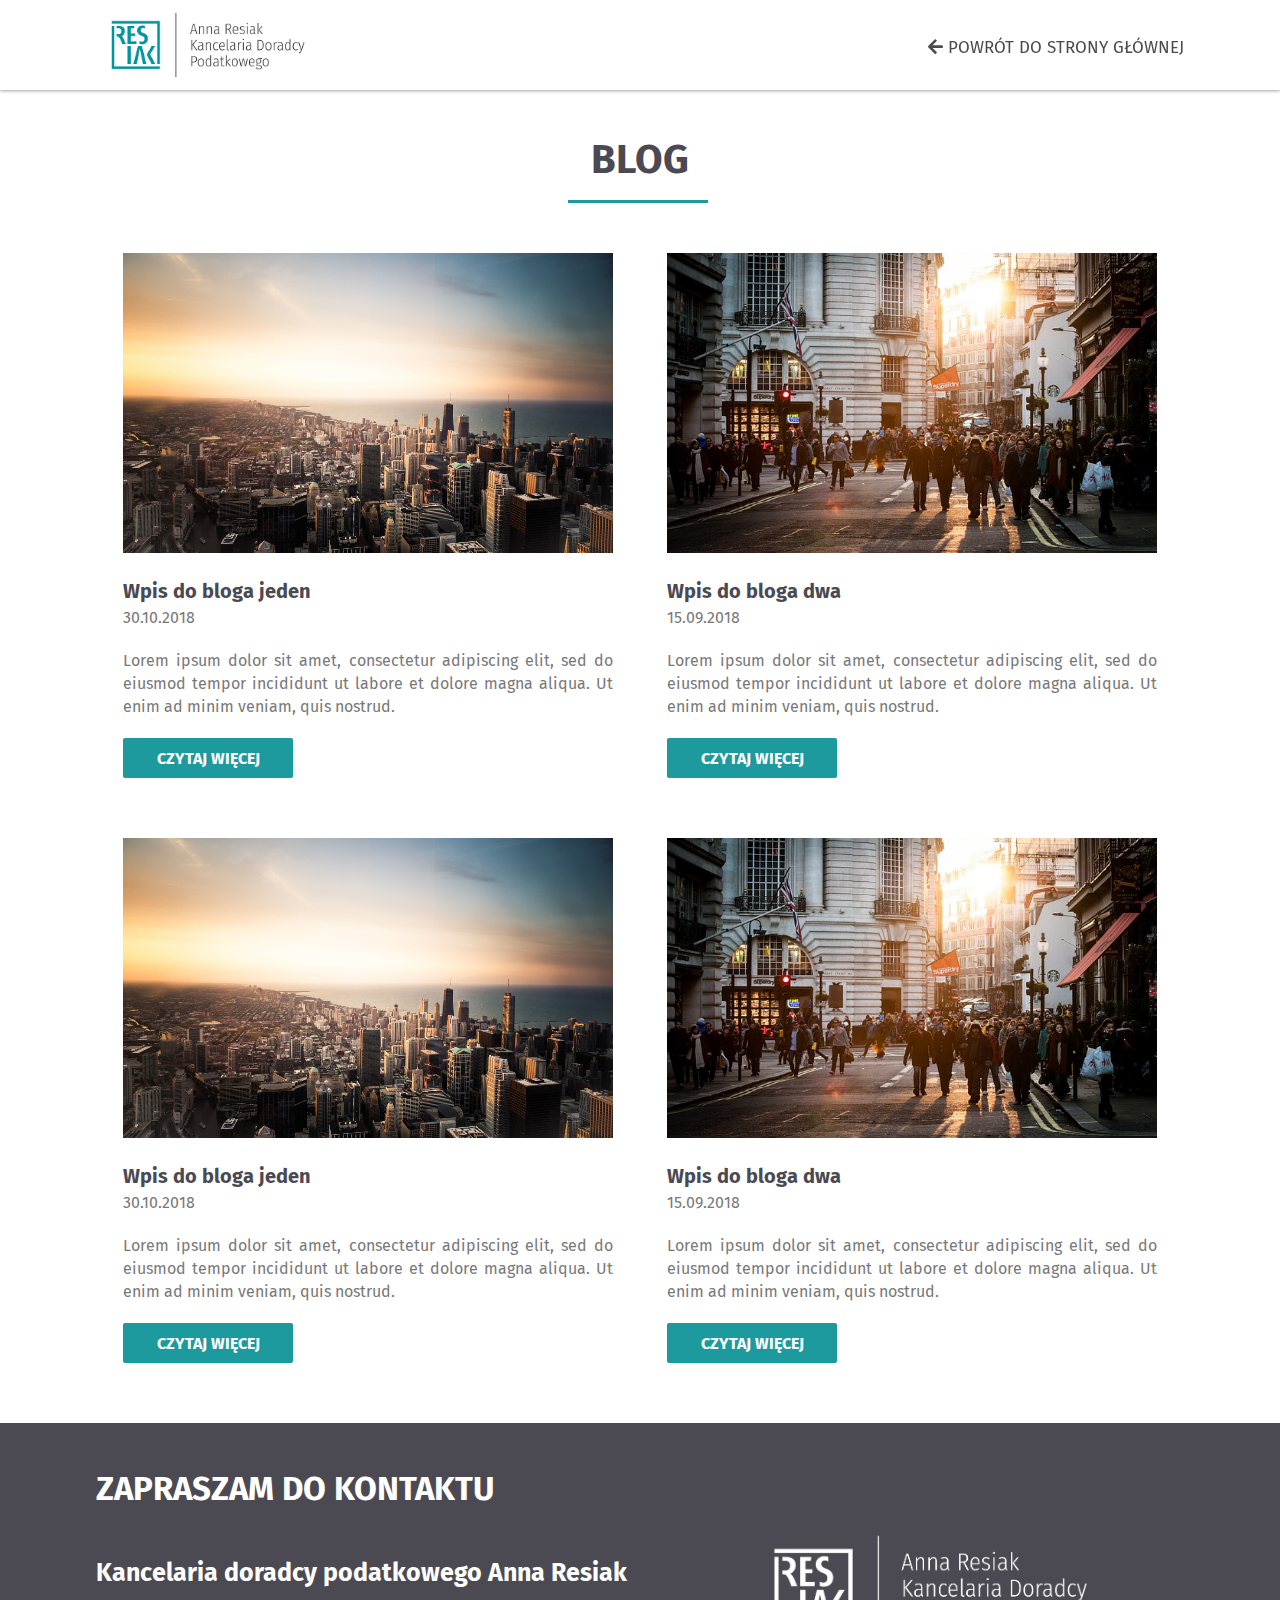
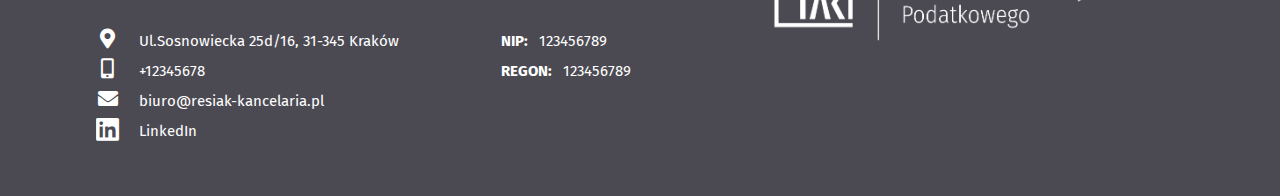
==== blog.html @ b679a7b1 "Added responsinsivness to 800px above width" ====
<!doctype html>
<html lang="pl">
<head>
    <meta charset="utf-8">
    <meta name="viewport" content="width=device-width, initial-scale=1.0">
    <meta name="author" content="Marta Jablonska">
    <title>Kancelaria podatkowa Anna Resiak</title>
    <link href="css/style.css" rel="stylesheet">
    <link rel="Sortcut icon" href="img/logo/logo.jpg">
</head>
    
<body>

<!-----------------------   HEADER   ------------------------->    
    <header class="header_bar">
            <div class="header_container container">
            <div clas="header_logo">
                <a href="index.html"><img class="logotype" src="img/logo/logotyp.png" alt="Logo Anna Resiak Kancelaria Doradcy Podatkowego"></a>
            </div>
            <nav class="header_nav">
                <ul class="header_menu header_publikacje">
                    <li><a href="index.html"><span class="fas fa-arrow-left"></span>  Powrót do strony głównej</a></li>
                </ul>
            </nav>
        </div>    
    </header>
    
    <main>  
            <div class="posts">
                <h2>Blog</h2>
                <div class="container">
                    <div class="posts_row">
                        <div class="blog_item">
                            <img src='img/blog/blog1.jpg' alt="">
                            <h4>Wpis do bloga jeden</h4>
                            <p class="blog_data">30.10.2018</p>
                            <p>Lorem ipsum dolor sit amet, consectetur adipiscing elit, sed do eiusmod tempor incididunt ut labore et dolore magna aliqua. Ut enim ad minim veniam, quis nostrud.</p>
                            <a href="wpisy/wpis1.html"><button  class="btn-turkus">Czytaj więcej</button></a>
                        </div>
                        <div class="blog_item">
                            <img src='img/blog/blog2.jpg' alt="">
                            <h4>Wpis do bloga dwa</h4>
                            <p class="blog_data">15.09.2018</p>
                            <p>Lorem ipsum dolor sit amet, consectetur adipiscing elit, sed do eiusmod tempor incididunt ut labore et dolore magna aliqua. Ut enim ad minim veniam, quis nostrud.</p>
                            <button class="btn-turkus">Czytaj więcej</button>
                        </div>
                    </div>
                    <div class="posts_row">
                        <div class="blog_item">
                            <img src='img/blog/blog1.jpg' alt="">
                            <h4>Wpis do bloga jeden</h4>
                            <p class="blog_data">30.10.2018</p>
                            <p>Lorem ipsum dolor sit amet, consectetur adipiscing elit, sed do eiusmod tempor incididunt ut labore et dolore magna aliqua. Ut enim ad minim veniam, quis nostrud.</p>
                            <a href="blog/wpis.html"><button  class="btn-turkus">Czytaj więcej</button></a>
                        </div>
                        <div class="blog_item">
                            <img src='img/blog/blog2.jpg' alt="">
                            <h4>Wpis do bloga dwa</h4>
                            <p class="blog_data">15.09.2018</p>
                            <p>Lorem ipsum dolor sit amet, consectetur adipiscing elit, sed do eiusmod tempor incididunt ut labore et dolore magna aliqua. Ut enim ad minim veniam, quis nostrud.</p>
                            <button class="btn-turkus">Czytaj więcej</button>
                        </div>
                    </div>
                </div>
            </div>    
            
    </main>  
        
    <footer>
        <div class="container">
            <div class="footer">
                <div class="footer_left">
                    <div class="footer_title">
                        <h3>Zapraszam do kontaktu </h3>
                    </div>
                    <h4>Kancelaria doradcy podatkowego Anna Resiak</h4>
                    <div class="footer_contact">
                        <div class="footer_adres">    
                            <div class="footer_icons">
                                 <p><span class="fas fa-map-marker-alt icon"></span></p>
                                <p><span class="fas fa-mobile-alt icon"></span></p>
                                <p><span class="fas fa-envelope icon"></span></p>
                                <a href="https://www.linkedin.com/in/annaresiak/" target="_blank"><span class="fab fa-linkedin"></span>
                                </a>
                            </div>
                            <div>
                                 <p>Ul.Sosnowiecka 25d/16, 31-345 Kraków</p>
                                <p>+12345678</p>
                                <p>biuro@resiak-kancelaria.pl</p>
                                <p>LinkedIn</p>
                            </div>
                        </div>
                        <div class="footer_numbers">
                            <p><span class="bold">NIP:</span> 123456789</p>
                            <p><span class="bold">REGON:</span> 123456789</p>
                        </div>
                    </div>
                </div> 
                <div class="footer_right">
                    <img src="img/logo/logotyp_white.png" class="logo_footer">
                </div>
                
            </div>
        </div>
    </footer>
    </body>
</html>
---- css/style.css ----
/* http://meyerweb.com/eric/tools/css/reset/ 
   v2.0 | 20110126
   License: none (public domain)
*/
@import url("https://use.fontawesome.com/releases/v5.3.1/css/all.css");
@import url("https://fonts.googleapis.com/css?family=Fira+Sans|Fira+Sans+Condensed");
html, body, div, span, applet, object, iframe,
h1, h2, h3, h4, h5, h6, p, blockquote, pre,
a, abbr, acronym, address, big, cite, code,
del, dfn, em, img, ins, kbd, q, s, samp,
small, strike, strong, sub, sup, tt, var,
b, u, i, center,
dl, dt, dd, ol, ul, li,
fieldset, form, label, legend,
table, caption, tbody, tfoot, thead, tr, th, td,
article, aside, canvas, details, embed,
figure, figcaption, footer, header, hgroup,
menu, nav, output, ruby, section, summary,
time, mark, audio, video {
  margin: 0;
  padding: 0;
  border: 0;
  font-size: 100%;
  font: inherit;
  vertical-align: baseline; }

/* HTML5 display-role reset for older browsers */
article, aside, details, figcaption, figure,
footer, header, hgroup, menu, nav, section {
  display: block; }

body {
  line-height: 1; }

ol, ul {
  list-style: none; }

blockquote, q {
  quotes: none; }

blockquote:before, blockquote:after,
q:before, q:after {
  content: '';
  content: none; }

table {
  border-collapse: collapse;
  border-spacing: 0; }

/*add reset button style */
[role="button"],
input[type="submit"],
input[type="reset"],
input[type="button"],
button {
  -webkit-box-sizing: content-box;
  box-sizing: content-box; }

/* Reset `button` and button-style `input` default styles */
input[type="submit"],
input[type="reset"],
input[type="button"],
button {
  background: none;
  border: 0;
  color: inherit;
  /* cursor: default; */
  font: inherit;
  line-height: normal;
  overflow: visible;
  padding: 0;
  -webkit-appearance: button;
  /* for input */
  -webkit-user-select: none;
  /* for button */
  -moz-user-select: none;
  -ms-user-select: none; }

input::-moz-focus-inner,
button::-moz-focus-inner {
  border: 0;
  padding: 0; }

h1 {
  font-size: 70px;
  font-family: "Fira Sans Condensed", sans-serif;
  text-shadow: 2px 4px 3px rgba(0, 0, 0, 0.3);
  text-transform: uppercase;
  color: #ffffff; }

h2 {
  font-size: 40px;
  font-weight: bold;
  line-height: 1.5;
  margin: 0 auto;
  padding-top: 80px;
  padding-bottom: 60px;
  text-align: center;
  text-transform: uppercase;
  width: 400px;
  font-family: "Fira Sans", sans-serif;
  color: #4B4A52; }

@media (max-width: 1100px) {
  h2 {
    padding-top: 45px;
    padding-bottom: 45px; } }

h2:after {
  content: '';
  display: table;
  height: 3px;
  width: 140px;
  background-color: #1D9A9E;
  position: relative;
  top: 10px;
  left: 32%; }

h3 {
  font-size: 33px;
  font-weight: bold;
  margin-bottom: 15px;
  color: #4B4A52; }

h4 {
  font-size: 19px;
  font-weight: bold;
  margin-bottom: 30px; }

h5 {
  color: #79797A;
  font-size: 15px;
  text-transform: uppercase;
  margin-bottom: 25px; }

p {
  line-height: 2;
  margin-bottom: 20px; }

@media (max-width: 1100px) {
  p {
    margin-bottom: 5px;
    line-height: 1.7; } }

.icon {
  margin-right: 20px;
  font-size: 20px; }

.p-check {
  font-size: 12px !important;
  color: #ADADAD; }

.fa-check {
  margin-right: 10px;
  font-size: 13px; }

.bold {
  font-weight: bold; }

.parag_after_h2 {
  -ms-flex-item-align: center;
      align-self: center;
  color: #4B4A52;
  text-align: center;
  font-size: 18px;
  width: 90%;
  line-height: 1.5; }

button {
  cursor: pointer; }

.btn-turkus {
  border-radius: 2px;
  background-color: #1D9A9E;
  color: #ffffff;
  font-weight: bold;
  text-transform: uppercase; }

.btn-turkus:hover {
  background-color: #1eb2b7; }

.btn-other_page {
  display: -webkit-box;
  display: -ms-flexbox;
  display: flex;
  -webkit-box-pack: center;
      -ms-flex-pack: center;
          justify-content: center;
  margin: auto;
  margin-bottom: 50px; }
  .btn-other_page button {
    border: 3px solid #1D9A9E;
    color: #1D9A9E;
    border-radius: 3px;
    width: 230px;
    height: 50px;
    text-transform: uppercase;
    font-size: 20px;
    font-weight: bold; }
  .btn-other_page button:hover {
    color: #ffffff;
    background-color: #1D9A9E; }

* {
  -webkit-box-sizing: border-box;
          box-sizing: border-box; }

body {
  font-family: "Fira Sans", sans-serif; }

a {
  color: inherit;
  text-decoration: none; }
  a:hover {
    text-decoration: none; }

:hover {
  -webkit-transition: all 0.3s;
  -o-transition: all 0.3s;
  transition: all 0.3s; }

.container {
  width: 85vw;
  max-width: 1300px;
  margin: auto;
  overflow-y: hidden; }

@media (max-width: 1200px) {
  .container {
    width: 90vw; } }

.header_bar {
  height: 90px;
  position: fixed;
  background-color: #ffffff;
  width: 100%;
  z-index: 2;
  -webkit-box-shadow: 0 1px #FFFFFF inset, 0 1px 3px rgba(34, 25, 25, 0.4);
          box-shadow: 0 1px #FFFFFF inset, 0 1px 3px rgba(34, 25, 25, 0.4); }

.header_container {
  display: -webkit-box;
  display: -ms-flexbox;
  display: flex;
  -webkit-box-orient: horizontal;
  -webkit-box-direction: normal;
      -ms-flex-direction: row;
          flex-direction: row;
  -webkit-box-pack: justify;
      -ms-flex-pack: justify;
          justify-content: space-between;
  -webkit-box-align: center;
      -ms-flex-align: center;
          align-items: center;
  padding-top: 5px;
  padding-bottom: 5px; }

.header_nav {
  display: -webkit-box;
  display: -ms-flexbox;
  display: flex;
  -webkit-box-orient: horizontal;
  -webkit-box-direction: normal;
      -ms-flex-direction: row;
          flex-direction: row;
  -webkit-box-pack: end;
      -ms-flex-pack: end;
          justify-content: flex-end;
  width: 90%; }

.header_menu {
  width: 80%;
  height: 100%;
  margin: 0;
  display: -webkit-box;
  display: -ms-flexbox;
  display: flex;
  -webkit-box-orient: horizontal;
  -webkit-box-direction: normal;
      -ms-flex-direction: row;
          flex-direction: row;
  -webkit-box-pack: justify;
      -ms-flex-pack: justify;
          justify-content: space-between;
  font-family: "Fira Sans", sans-serif; }
  .header_menu li {
    font-size: 17px;
    text-transform: uppercase; }
    .header_menu li a {
      color: #4B4A52;
      font-weight: 400; }
    .header_menu li a:hover {
      color: #1D9A9E; }

@media (max-width: 1200px) {
  .header_menu {
    width: 90%; } }

@media (max-width: 1000px) {
  .header_menu {
    width: 97%; } }

/*hamburger @media (max-width:950px) {
    
}*/
.logotype {
  height: 80px;
  width: auto; }

.header_publikacje {
  display: -webkit-box;
  display: -ms-flexbox;
  display: flex;
  -webkit-box-orient: horizontal;
  -webkit-box-direction: normal;
      -ms-flex-direction: row;
          flex-direction: row;
  -webkit-box-pack: end;
      -ms-flex-pack: end;
          justify-content: flex-end;
  margin-right: 0; }

.hero {
  height: 100vh;
  background: url(../../img/backgrounds/morze.jpg);
  background-size: cover;
  background-position: center;
  background-attachment: fixed;
  display: -webkit-box;
  display: -ms-flexbox;
  display: flex;
  -webkit-box-align: center;
      -ms-flex-align: center;
          align-items: center;
  /*filter: brightness(0.5)*/ }
  .hero img {
    width: 100%; }

.hero_title {
  position: relative;
  top: 30px;
  left: 100px; }

/*on publikacje page*/
.hero_publikacje {
  background: url(../../img/backgrounds/wiezowce.jpg);
  height: 100vh; }

.kancelaria {
  font-family: "Fira Sans", sans-serif;
  background-color: #F9F9F9;
  color: #000000; }

.kancelaria_container {
  display: -webkit-box;
  display: -ms-flexbox;
  display: flex;
  -webkit-box-orient: horizontal;
  -webkit-box-direction: normal;
      -ms-flex-direction: row;
          flex-direction: row;
  -webkit-box-align: center;
      -ms-flex-align: center;
          align-items: center;
  padding-bottom: 70px; }

.kancelaria_photo {
  height: 350px;
  width: auto;
  margin: 0;
  -webkit-box-shadow: 0 1px 5px rgba(0, 0, 0, 0.46);
          box-shadow: 0 1px 5px rgba(0, 0, 0, 0.46); }

.kancelaria_descr {
  margin-left: 60px;
  width: 75%; }
  .kancelaria_descr p {
    color: #4B4A52; }

@media (max-width: 1000px) {
  .kancelaria_descr {
    margin-left: 30px;
    width: 75%; }
    .kancelaria_descr p {
      color: #4B4A52;
      font-size: 15px; } }

.doradztwo {
  font-family: "Fira Sans", sans-serif; }
  .doradztwo h2 {
    padding-bottom: 30px; }
  .doradztwo p {
    text-align: center;
    margin: 0;
    font-size: 18px;
    color: #4B4A52;
    margin-bottom: 30px; }

.doradztwo_container {
  margin: auto;
  margin-top: 30px;
  display: -webkit-box;
  display: -ms-flexbox;
  display: flex;
  -ms-flex-wrap: wrap;
      flex-wrap: wrap;
  -webkit-box-pack: center;
      -ms-flex-pack: center;
          justify-content: center; }

.doradztwo_item {
  -webkit-box-sizing: border-box;
          box-sizing: border-box;
  width: 30%;
  border: 1px solid black;
  height: 320px;
  display: -webkit-box;
  display: -ms-flexbox;
  display: flex;
  -webkit-box-orient: vertical;
  -webkit-box-direction: normal;
      -ms-flex-direction: column;
          flex-direction: column;
  -webkit-box-pack: center;
      -ms-flex-pack: center;
          justify-content: center;
  -webkit-box-align: center;
      -ms-flex-align: center;
          align-items: center;
  border: 1px solid #f7f3f3;
  padding: 10px;
  margin: 7px; }
  .doradztwo_item .btn-show_more {
    width: 130px;
    height: 40px;
    border-radius: 3px;
    text-transform: uppercase;
    font-weight: bold;
    font-size: 15px; }
  .doradztwo_item h4 {
    text-transform: uppercase;
    font-size: 25px; }
  .doradztwo_item .doradztwo_list {
    display: none; }
  .doradztwo_item .btn-close {
    display: none; }

@media (max-width: 1200px) {
  .doradztwo_item {
    width: 30%;
    height: 270px; }
    .doradztwo_item h4 {
      font-size: 20px; } }

.doradztwo_header {
  display: -webkit-box;
  display: -ms-flexbox;
  display: flex;
  -webkit-box-orient: vertical;
  -webkit-box-direction: normal;
      -ms-flex-direction: column;
          flex-direction: column;
  margin: auto;
  -webkit-box-align: center;
      -ms-flex-align: center;
          align-items: center; }

.doradztwo_item-grey {
  background-color: #F9F9F9; }
  .doradztwo_item-grey h4 {
    color: #4B4A52; }
  .doradztwo_item-grey .btn-show_more {
    border: 2px solid #4B4A52;
    color: #4B4A52; }
    .doradztwo_item-grey .btn-show_more:hover {
      background-color: #4B4A52;
      color: #F9F9F9; }
  .doradztwo_item-grey .doradztwo_list li {
    color: #4B4A52; }
  .doradztwo_item-grey .btn-close {
    color: #4B4A52; }

.doradztwo_item-turkus {
  background-color: #1D9A9E; }
  .doradztwo_item-turkus h4 {
    color: #ffffff; }
  .doradztwo_item-turkus .btn-show_more {
    border: 2px solid #ffffff;
    color: #ffffff; }
    .doradztwo_item-turkus .btn-show_more:hover {
      background-color: #ffffff;
      color: #1eb2b7; }
  .doradztwo_item-turkus .doradztwo_list li {
    color: #ffffff; }
  .doradztwo_item-turkus .btn-close {
    color: #ffffff; }

.doradztwo_item-darkgrey {
  background-color: #ADADAD; }
  .doradztwo_item-darkgrey h4 {
    color: #4B4A52; }
  .doradztwo_item-darkgrey .btn-show_more {
    border: 2px solid #4B4A52;
    color: #4B4A52; }
    .doradztwo_item-darkgrey .btn-show_more:hover {
      background-color: #4B4A52;
      color: #ADADAD; }
  .doradztwo_item-darkgrey .doradztwo_list li {
    color: #4B4A52; }
  .doradztwo_item-darkgrey .btn-close {
    color: #4B4A52; }

.icons {
  width: 100px;
  height: auto;
  margin-bottom: 20px; }

/*style to display one item from doradztwo*/
.hide {
  display: none; }

.show {
  width: 94%;
  display: -webkit-box;
  display: -ms-flexbox;
  display: flex;
  -webkit-box-orient: horizontal;
  -webkit-box-direction: normal;
      -ms-flex-direction: row;
          flex-direction: row;
  -webkit-box-align: center;
      -ms-flex-align: center;
          align-items: center;
  -webkit-box-ordinal-group: 2;
      -ms-flex-order: 1;
          order: 1;
  position: relative; }
  .show .btn-show_more {
    display: none; }
  .show .doradztwo_list {
    width: 50%;
    display: block;
    width: auto;
    line-height: 1.5;
    font-size: 16px;
    margin: 20px; }
    .show .doradztwo_list li {
      margin: 7px; }
  .show .doradztwo_header {
    width: 60%;
    padding: 10px; }
  .show .btn-close {
    display: block;
    position: absolute;
    top: 20px;
    right: 25px;
    font-size: 23px; }

.decrease {
  width: 18%;
  height: 200px;
  -webkit-box-ordinal-group: 3;
      -ms-flex-order: 2;
          order: 2; }
  .decrease h4 {
    font-size: 15px;
    margin-bottom: 15px; }
  .decrease .icons {
    width: 70px;
    height: auto;
    margin-bottom: 10px; }
  .decrease .btn-show_more {
    width: 100px;
    height: 30px;
    border-radius: 3px;
    text-transform: uppercase;
    font-weight: bold;
    font-size: 13px; }

.szkolenia {
  margin-top: 80px;
  font-family: "Fira Sans", sans-serif;
  background-color: #F9F9F9;
  color: #000000; }
  .szkolenia h2 {
    padding-bottom: 50px; }

.szkolenia_description {
  display: -webkit-box;
  display: -ms-flexbox;
  display: flex;
  -webkit-box-orient: vertical;
  -webkit-box-direction: normal;
      -ms-flex-direction: column;
          flex-direction: column;
  -webkit-box-pack: center;
      -ms-flex-pack: center;
          justify-content: center;
  margin: auto;
  width: 100%; }

.szkolenia_container {
  margin-top: 30px;
  padding: 0 30px;
  display: -webkit-box;
  display: -ms-flexbox;
  display: flex;
  -webkit-box-orient: vertical;
  -webkit-box-direction: normal;
      -ms-flex-direction: column;
          flex-direction: column; }
  .szkolenia_container h4 {
    color: #4B4A52; }

.szkolenia_list {
  display: -webkit-box;
  display: -ms-flexbox;
  display: flex;
  -webkit-box-orient: horizontal;
  -webkit-box-direction: normal;
      -ms-flex-direction: row;
          flex-direction: row;
  padding-bottom: 50px; }
  .szkolenia_list h4 {
    margin-top: 30px; }
  .szkolenia_list img {
    width: 500px;
    height: auto;
    margin-right: 70px; }
  .szkolenia_list ul {
    list-style-type: square;
    color: #4B4A52; }
  .szkolenia_list li {
    margin: 15px;
    line-height: 1.4; }

.szkolenia_aside {
  display: -webkit-box;
  display: -ms-flexbox;
  display: flex;
  -webkit-box-orient: vertical;
  -webkit-box-direction: normal;
      -ms-flex-direction: column;
          flex-direction: column;
  padding-bottom: 80px; }
  .szkolenia_aside h3 {
    margin-bottom: 30px; }
  .szkolenia_aside h3:after {
    content: '';
    display: table;
    height: 3px;
    width: 140px;
    background-color: #1D9A9E;
    position: relative;
    top: 10px;
    left: 0%; }
  .szkolenia_aside h4 {
    margin-top: 15px;
    margin-bottom: 10px; }
  .szkolenia_aside p {
    color: #4B4A52; }

@media (max-width: 1200px) {
  .szkolenia_list h4 {
    margin-top: 10px; }
  .szkolenia_list li {
    margin: 10px 0;
    line-height: 1.4; }
  .szkolenia_list img {
    width: 400px;
    height: auto;
    margin-right: 45px; } }

@media (max-width: 1000px) {
  .szkolenia p {
    font-size: 17px; }
  .szkolenia_list {
    display: -webkit-box;
    display: -ms-flexbox;
    display: flex;
    -webkit-box-orient: vertical;
    -webkit-box-direction: normal;
        -ms-flex-direction: column;
            flex-direction: column;
    padding-bottom: 30px; }
    .szkolenia_list img {
      width: 100%;
      margin-bottom: 20px; }
    .szkolenia_list ul {
      margin-left: 20px; }
  .szkolenia_aside * > p {
    font-size: 17px; } }

.blog_container {
  display: -webkit-box;
  display: -ms-flexbox;
  display: flex;
  -webkit-box-orient: horizontal;
  -webkit-box-direction: normal;
      -ms-flex-direction: row;
          flex-direction: row;
  -ms-flex-pack: distribute;
      justify-content: space-around;
  margin-bottom: 60px; }

.blog_item {
  width: 45%;
  color: #4B4A52; }
  .blog_item img {
    width: 100%;
    height: 300px; }
  .blog_item h4 {
    font-size: 20px;
    margin-top: 25px;
    margin-bottom: 5px; }
  .blog_item p {
    line-height: 23px;
    text-align: justify;
    color: #79797A; }
  .blog_item button {
    height: 40px;
    width: 170px; }

.btn-other_page {
  display: -webkit-box;
  display: -ms-flexbox;
  display: flex;
  -webkit-box-pack: center;
      -ms-flex-pack: center;
          justify-content: center;
  margin: auto;
  margin-bottom: 50px; }
  .btn-other_page button {
    border: 3px solid #1D9A9E;
    color: #1D9A9E;
    border-radius: 3px;
    width: 230px;
    height: 50px;
    text-transform: uppercase;
    font-size: 20px;
    font-weight: bold; }
  .btn-other_page button:hover {
    color: #ffffff;
    background-color: #1D9A9E; }

.posts {
  display: -webkit-box;
  display: -ms-flexbox;
  display: flex;
  -webkit-box-orient: vertical;
  -webkit-box-direction: normal;
      -ms-flex-direction: column;
          flex-direction: column;
  padding-top: 50px; }

.posts_row {
  display: -webkit-box;
  display: -ms-flexbox;
  display: flex;
  -webkit-box-orient: horizontal;
  -webkit-box-direction: normal;
      -ms-flex-direction: row;
          flex-direction: row;
  -ms-flex-pack: distribute;
      justify-content: space-around;
  margin-bottom: 60px; }

.post {
  display: -webkit-box;
  display: -ms-flexbox;
  display: flex;
  -webkit-box-orient: vertical;
  -webkit-box-direction: normal;
      -ms-flex-direction: column;
          flex-direction: column; }
  .post h2 {
    text-align: left;
    width: 100%;
    padding-bottom: 20px; }
  .post h2:after {
    position: relative;
    top: 10px;
    left: 0; }
  .post .blog_item {
    padding-top: 30px;
    padding-bottom: 40px;
    margin: auto;
    width: 80%; }
  .post img {
    width: 100%;
    height: 500px;
    margin-bottom: 40px; }
  .post h4 {
    font-size: 20px;
    margin-top: 25px;
    margin-bottom: 5px; }
  .post p {
    line-height: 23px;
    text-align: justify;
    color: #79797A; }
  .post button {
    height: 40px;
    width: 170px; }

.header_blog li {
  margin-left: 20px; }

@media (max-width: 1000px) {
  .blog_container {
    display: -webkit-box;
    display: -ms-flexbox;
    display: flex;
    -webkit-box-orient: vertical;
    -webkit-box-direction: normal;
        -ms-flex-direction: column;
            flex-direction: column;
    margin-bottom: 20px; }
  .blog_item {
    width: 100%;
    margin-bottom: 30px; }
    .blog_item img {
      width: 100%;
      height: auto; }
    .blog_item button {
      margin-top: 15px; } }

.publikacje h6 {
  font-size: 27px;
  font-weight: bold;
  margin-bottom: 20px; }

.publikacje p {
  font-size: 15px;
  line-height: normal;
  color: #79797A; }

.publikacje .first {
  padding-top: 30px;
  border-top: 1px solid #d6d6d6; }

.publikacje_item {
  display: -webkit-box;
  display: -ms-flexbox;
  display: flex;
  -webkit-box-orient: horizontal;
  -webkit-box-direction: normal;
      -ms-flex-direction: row;
          flex-direction: row;
  -webkit-box-pack: justify;
      -ms-flex-pack: justify;
          justify-content: space-between;
  -webkit-box-align: center;
      -ms-flex-align: center;
          align-items: center;
  margin: 40px 0;
  padding-bottom: 30px;
  border-bottom: 1px solid #d6d6d6; }
  .publikacje_item button {
    color: #1D9A9E;
    font-weight: bold;
    width: 100px; }
  .publikacje_item button:hover {
    color: #1eb2b7; }
  .publikacje_item .icon-btn {
    margin-right: 10px;
    font-size: 25px; }
  .publikacje_item img {
    max-width: 300px;
    min-width: 300px;
    height: 180px;
    margin-right: 50px; }

.newsletter {
  display: -webkit-box;
  display: -ms-flexbox;
  display: flex;
  -webkit-box-orient: vertical;
  -webkit-box-direction: normal;
      -ms-flex-direction: column;
          flex-direction: column;
  -webkit-box-align: center;
      -ms-flex-align: center;
          align-items: center;
  margin: auto;
  padding-top: 30px;
  background-color: #1D9A9E; }
  .newsletter p {
    color: #ffffff;
    font-size: 20px;
    margin-bottom: 40px; }

.newsletter_form {
  display: -webkit-box;
  display: -ms-flexbox;
  display: flex;
  -webkit-box-orient: horizontal;
  -webkit-box-direction: normal;
      -ms-flex-direction: row;
          flex-direction: row;
  -webkit-box-pack: center;
      -ms-flex-pack: center;
          justify-content: center;
  margin: auto;
  margin-bottom: 40px;
  height: 50px;
  width: 45vw;
  border: none; }
  .newsletter_form input {
    width: 100%;
    padding-left: 20px;
    border: none; }
  .newsletter_form button {
    color: #ffffff;
    background-color: #4B4A52;
    width: 200px;
    font-weight: bold;
    text-transform: uppercase; }
  .newsletter_form button:hover {
    background-color: #1eb2b7; }

.checkbox {
  display: -webkit-box;
  display: -ms-flexbox;
  display: flex;
  -webkit-box-orient: horizontal;
  -webkit-box-direction: normal;
      -ms-flex-direction: row;
          flex-direction: row;
  width: 80%; }
  .checkbox input {
    margin-right: 10px; }

.publikacje_page {
  padding-top: 50px; }
  .publikacje_page .publikacje_item {
    padding-bottom: 30px;
    border-bottom: none; }
  .publikacje_page .first {
    padding-top: 30px;
    border-top: 1px solid #d6d6d6;
    border-bottom: 1px solid #d6d6d6; }

@media (max-width: 1200px) {
  .publikacje_item {
    margin: 10px 0 30px 0; } }

@media (max-width: 1000px) {
  .publikacje_item img {
    margin-right: 30px; }
  .publikacje_item button {
    margin-top: 5px; }
  .newsletter p {
    width: 90%;
    text-align: center;
    font-size: 18px;
    margin-bottom: 20px; }
  .newsletter_form {
    width: 80%; } }

.porady {
  padding-bottom: 80px;
  font-family: "Fira Sans", sans-serif;
  background-color: #F9F9F9;
  color: #000000; }

.porady_container {
  display: -webkit-box;
  display: -ms-flexbox;
  display: flex;
  -webkit-box-orient: horizontal;
  -webkit-box-direction: normal;
      -ms-flex-direction: row;
          flex-direction: row;
  -webkit-box-pack: justify;
      -ms-flex-pack: justify;
          justify-content: space-between; }

.porady_form {
  width: 40%; }
  .porady_form form {
    display: -webkit-box;
    display: -ms-flexbox;
    display: flex;
    -webkit-box-orient: vertical;
    -webkit-box-direction: normal;
        -ms-flex-direction: column;
            flex-direction: column;
    height: 100%; }
    .porady_form form label {
      text-transform: uppercase;
      color: #79797A;
      font-weight: bold;
      font-size: 12px;
      margin: 7px 0; }
    .porady_form form input, .porady_form form textarea {
      padding: 0 3px;
      border: 1px solid #ADADAD;
      height: 40px;
      background-color: #f2f2f2;
      -webkit-box-shadow: 0 1px 2px rgba(0, 0, 0, 0.12) inset;
              box-shadow: 0 1px 2px rgba(0, 0, 0, 0.12) inset;
      border: 0; }
    .porady_form form textarea {
      height: 150px;
      width: 100%;
      max-width: 100%;
      min-width: 100%; }
    .porady_form form button {
      margin-top: 35px;
      height: 40px;
      width: 100%;
      font-weight: bold;
      -webkit-box-shadow: 0 1px 2px rgba(0, 0, 0, 0.12) inset;
              box-shadow: 0 1px 2px rgba(0, 0, 0, 0.12) inset; }
    .porady_form form button:hover {
      background-color: #1eb2b7; }

.porady_descr {
  width: 50%; }
  .porady_descr p {
    font-size: 14px;
    text-align: justify; }
    .porady_descr p span {
      font-size: bold;
      font-size: 22px; }

.porady_title {
  font-size: 16px;
  font-weight: bold;
  color: #4B4A52; }

@media (max-width: 1200px) {
  .porady_form {
    width: 47%; } }

@media (max-width: 1000px) {
  .porady_container {
    display: -webkit-box;
    display: -ms-flexbox;
    display: flex;
    -webkit-box-orient: vertical;
    -webkit-box-direction: normal;
        -ms-flex-direction: column;
            flex-direction: column;
    -webkit-box-pack: justify;
        -ms-flex-pack: justify;
            justify-content: space-between; }
  .porady_form {
    width: 100%;
    -webkit-box-ordinal-group: 3;
        -ms-flex-order: 2;
            order: 2;
    margin-top: 20px; }
  .porady_descr {
    width: 100%; } }

footer {
  background-color: #4B4A52;
  color: #ffffff;
  padding-bottom: 50px; }

.footer {
  display: -webkit-box;
  display: -ms-flexbox;
  display: flex;
  -webkit-box-orient: horizontal;
  -webkit-box-direction: normal;
      -ms-flex-direction: row;
          flex-direction: row;
  width: 100%; }
  .footer p {
    padding: 0;
    margin: 0;
    font-size: 15px;
    line-height: 30px; }
  .footer h4 {
    color: #ffffff;
    margin-bottom: 40px;
    font-size: 25px; }

.footer_left {
  width: 55%; }

.footer_right {
  width: 45%; }

.logo_footer {
  height: 170px;
  width: auto;
  margin-top: 80px; }

.footer_title {
  display: -webkit-box;
  display: -ms-flexbox;
  display: flex;
  -webkit-box-orient: horizontal;
  -webkit-box-direction: normal;
      -ms-flex-direction: row;
          flex-direction: row;
  width: 100%;
  -webkit-box-align: center;
      -ms-flex-align: center;
          align-items: center;
  padding-top: 50px;
  margin-bottom: 40px; }
  .footer_title h3 {
    color: #ffffff;
    text-transform: uppercase; }

.footer_contact {
  display: -webkit-box;
  display: -ms-flexbox;
  display: flex;
  -webkit-box-orient: horizontal;
  -webkit-box-direction: normal;
      -ms-flex-direction: row;
          flex-direction: row;
  -webkit-box-pack: justify;
      -ms-flex-pack: justify;
          justify-content: space-between;
  width: 70%; }
  .footer_contact .footer_adres {
    display: -webkit-box;
    display: -ms-flexbox;
    display: flex;
    -webkit-box-orient: horizontal;
    -webkit-box-direction: normal;
        -ms-flex-direction: row;
            flex-direction: row; }
  .footer_contact .footer_icons {
    display: -webkit-box;
    display: -ms-flexbox;
    display: flex;
    -webkit-box-orient: vertical;
    -webkit-box-direction: normal;
        -ms-flex-direction: column;
            flex-direction: column;
    -webkit-box-align: center;
        -ms-flex-align: center;
            align-items: center; }
  .footer_contact .footer_numbers span {
    margin-right: 7px; }

.fa-linkedin {
  font-size: 26px;
  margin-right: 20px; }

@media (max-width: 1400px) {
  .footer_left {
    width: 60%; }
  .footer_right {
    width: 40%; }
  .logo_footer {
    height: 130px;
    width: auto;
    margin-top: 100px; }
  .footer_contact {
    width: 82%; } }

@media (max-width: 1000px) {
  .footer {
    display: -webkit-box;
    display: -ms-flexbox;
    display: flex;
    -webkit-box-orient: vertical;
    -webkit-box-direction: normal;
        -ms-flex-direction: column;
            flex-direction: column; }
  .footer_left {
    width: 100%; }
  .footer_right {
    display: none; }
  .footer_contact {
    width: 70%; } }
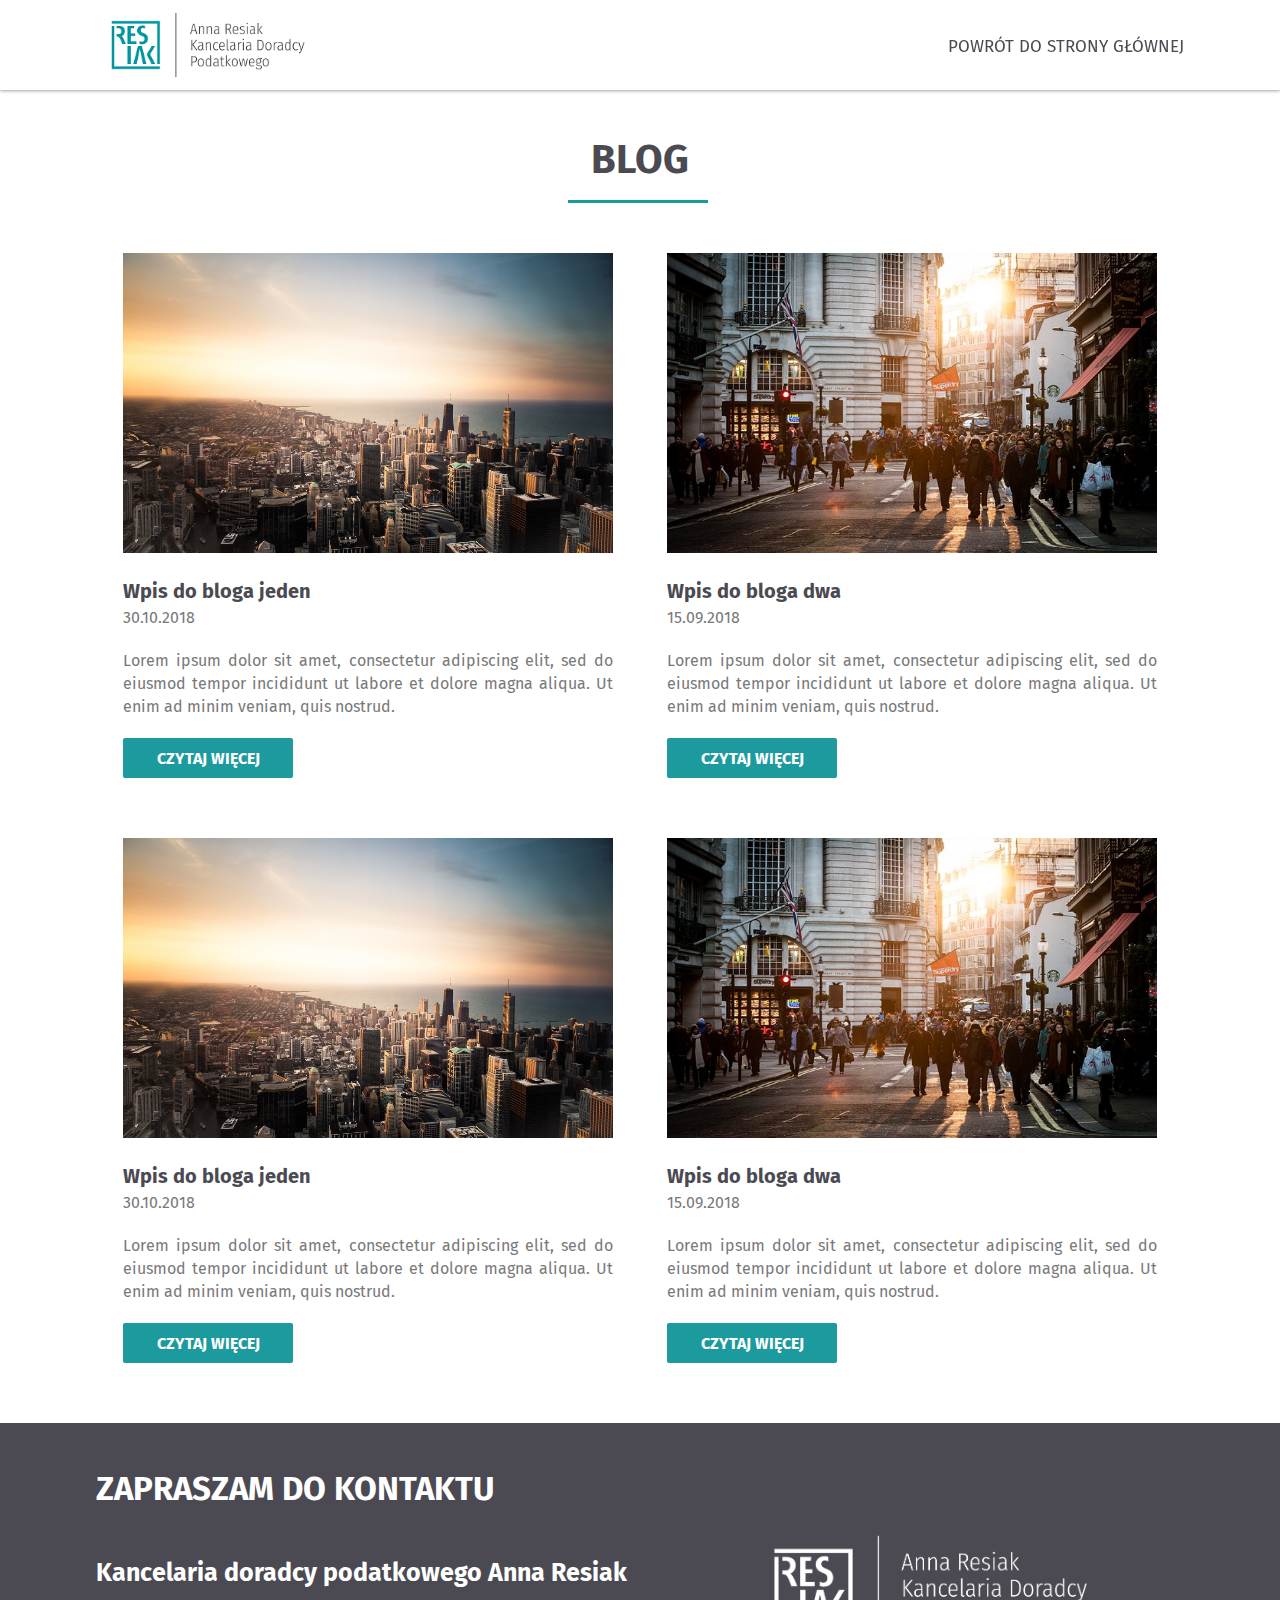
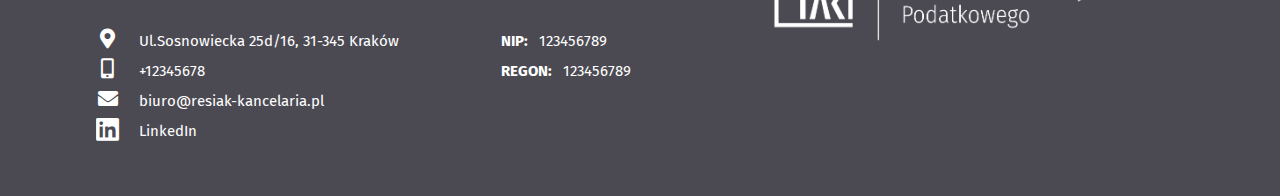
==== commit 2f446a7c: "Changed logo href on others pages and added top arrow" ====
--- a/blog.html
+++ b/blog.html
@@ -15,17 +15,18 @@
     <header class="header_bar">
             <div class="header_container container">
             <div clas="header_logo">
-                <a href="index.html"><img class="logotype" src="img/logo/logotyp.png" alt="Logo Anna Resiak Kancelaria Doradcy Podatkowego"></a>
+                <a href="#main"><img class="logotype" src="img/logo/logotyp.png" alt="Logo Anna Resiak Kancelaria Doradcy Podatkowego"></a>
             </div>
             <nav class="header_nav">
                 <ul class="header_menu header_publikacje">
-                    <li><a href="index.html"><span class="fas fa-arrow-left"></span>  Powrót do strony głównej</a></li>
+                    <li><a href="index.html">Powrót do strony głównej</a></li>
                 </ul>
             </nav>
         </div>    
     </header>
     
     <main>  
+            <span id="main"></span> 
             <div class="posts">
                 <h2>Blog</h2>
                 <div class="container">
@@ -103,5 +104,7 @@
             </div>
         </div>
     </footer>
+    <script src="js/jquery.js"></script>
+    <script src="js/scroll.js"></script>
     </body>
 </html>--- a/css/style.css
+++ b/css/style.css
@@ -88,6 +88,10 @@
   text-transform: uppercase;
   color: #ffffff; }
 
+@media (max-width: 800px) {
+  h1 {
+    font-size: 60px; } }
+
 h2 {
   font-size: 40px;
   font-weight: bold;
@@ -165,6 +169,19 @@
   font-size: 18px;
   width: 90%;
   line-height: 1.5; }
+
+@media (max-width: 400px) {
+  h2 {
+    width: 200px; }
+  h2:after {
+    content: '';
+    display: table;
+    height: 3px;
+    width: 100px;
+    background-color: #1D9A9E;
+    position: relative;
+    top: 10px;
+    left: 27%; } }
 
 button {
   cursor: pointer; }
@@ -201,6 +218,19 @@
     color: #ffffff;
     background-color: #1D9A9E; }
 
+.btn-top {
+  width: 35px;
+  height: 35px;
+  background-color: #ADADAD;
+  position: fixed;
+  top: 92vh;
+  right: 18px; }
+  .btn-top .fa-arrow-up {
+    color: #ffffff; }
+
+.btn-top:hover {
+  background-color: #1D9A9E; }
+
 * {
   -webkit-box-sizing: border-box;
           box-sizing: border-box; }
@@ -292,6 +322,12 @@
     .header_menu li a:hover {
       color: #1D9A9E; }
 
+.btn-nav {
+  text-transform: uppercase;
+  font-size: 17px;
+  color: #4B4A52;
+  font-weight: 400; }
+
 @media (max-width: 1200px) {
   .header_menu {
     width: 90%; } }
@@ -300,9 +336,37 @@
   .header_menu {
     width: 97%; } }
 
-/*hamburger @media (max-width:950px) {
-    
-}*/
+@media (min-width: 951px) {
+  .btn-nav {
+    display: none; } }
+
+@media (max-width: 950px) {
+  .btn-nav {
+    display: block; }
+  .header_menu {
+    display: -webkit-box;
+    display: -ms-flexbox;
+    display: flex;
+    -webkit-box-orient: vertical;
+    -webkit-box-direction: normal;
+        -ms-flex-direction: column;
+            flex-direction: column;
+    -webkit-box-align: center;
+        -ms-flex-align: center;
+            align-items: center;
+    position: absolute;
+    top: 90px;
+    left: 0;
+    height: 50vh;
+    width: 100vw;
+    background-color: #ffff;
+    padding-left: auto;
+    padding-top: 15px;
+    padding-bottom: 15px;
+    line-height: 1;
+    -webkit-box-shadow: 0 1px #FFFFFF inset, 0 1px 3px rgba(34, 25, 25, 0.4);
+            box-shadow: 0 1px #FFFFFF inset, 0 1px 3px rgba(34, 25, 25, 0.4); } }
+
 .logotype {
   height: 80px;
   width: auto; }
@@ -345,6 +409,18 @@
 .hero_publikacje {
   background: url(../../img/backgrounds/wiezowce.jpg);
   height: 100vh; }
+
+@media (max-width: 800px) {
+  .hero_title {
+    position: relative;
+    top: 30px;
+    left: 20px; } }
+
+@media (max-width: 600px) {
+  .hero_title {
+    position: relative;
+    top: 30px;
+    left: 0; } }
 
 .kancelaria {
   font-family: "Fira Sans", sans-serif;
@@ -384,6 +460,21 @@
     .kancelaria_descr p {
       color: #4B4A52;
       font-size: 15px; } }
+
+@media (max-width: 800px) {
+  .kancelaria_container {
+    display: -webkit-box;
+    display: -ms-flexbox;
+    display: flex;
+    -webkit-box-orient: vertical;
+    -webkit-box-direction: normal;
+        -ms-flex-direction: column;
+            flex-direction: column; }
+  .kancelaria_descr {
+    margin-left: 0;
+    margin-top: 30px;
+    width: 100%;
+    text-align: justify; } }
 
 .doradztwo {
   font-family: "Fira Sans", sans-serif; }
@@ -577,6 +668,10 @@
     font-weight: bold;
     font-size: 13px; }
 
+@media (max-width: 600px) {
+  .doradztwo {
+    display: none; } }
+
 .szkolenia {
   margin-top: 80px;
   font-family: "Fira Sans", sans-serif;
@@ -669,7 +764,9 @@
   .szkolenia_list img {
     width: 400px;
     height: auto;
-    margin-right: 45px; } }
+    margin-right: 45px; }
+  .szkolenia_container {
+    padding: 0; } }
 
 @media (max-width: 1000px) {
   .szkolenia p {
@@ -685,11 +782,19 @@
     padding-bottom: 30px; }
     .szkolenia_list img {
       width: 100%;
+      margin-right: 0;
       margin-bottom: 20px; }
     .szkolenia_list ul {
       margin-left: 20px; }
   .szkolenia_aside * > p {
     font-size: 17px; } }
+
+@media (max-width: 800px) {
+  .szkolenia {
+    text-align: justify; }
+  .szkolenia_description p {
+    text-align: justify;
+    width: 100%; } }
 
 .blog_container {
   display: -webkit-box;
@@ -956,6 +1061,22 @@
     margin-bottom: 20px; }
   .newsletter_form {
     width: 80%; } }
+
+@media (max-width: 800px) {
+  .publikacje_item {
+    display: -webkit-box;
+    display: -ms-flexbox;
+    display: flex;
+    -webkit-box-orient: vertical;
+    -webkit-box-direction: normal;
+        -ms-flex-direction: column;
+            flex-direction: column; }
+    .publikacje_item img {
+      max-width: 100%;
+      min-width: 100%;
+      height: auto;
+      margin-right: 0;
+      margin-bottom: 30px; } }
 
 .porady {
   padding-bottom: 80px;
@@ -1172,3 +1293,22 @@
     display: none; }
   .footer_contact {
     width: 70%; } }
+
+@media (max-width: 800px) {
+  .footer_title {
+    padding-top: 50px;
+    margin-bottom: 20px; }
+  .footer_left h3, .footer_left h4 {
+    line-height: 1.3; }
+  .footer_contact {
+    width: 90%; } }
+
+@media (max-width: 600px) {
+  .footer_contact {
+    display: -webkit-box;
+    display: -ms-flexbox;
+    display: flex;
+    -webkit-box-orient: vertical;
+    -webkit-box-direction: normal;
+        -ms-flex-direction: column;
+            flex-direction: column; } }
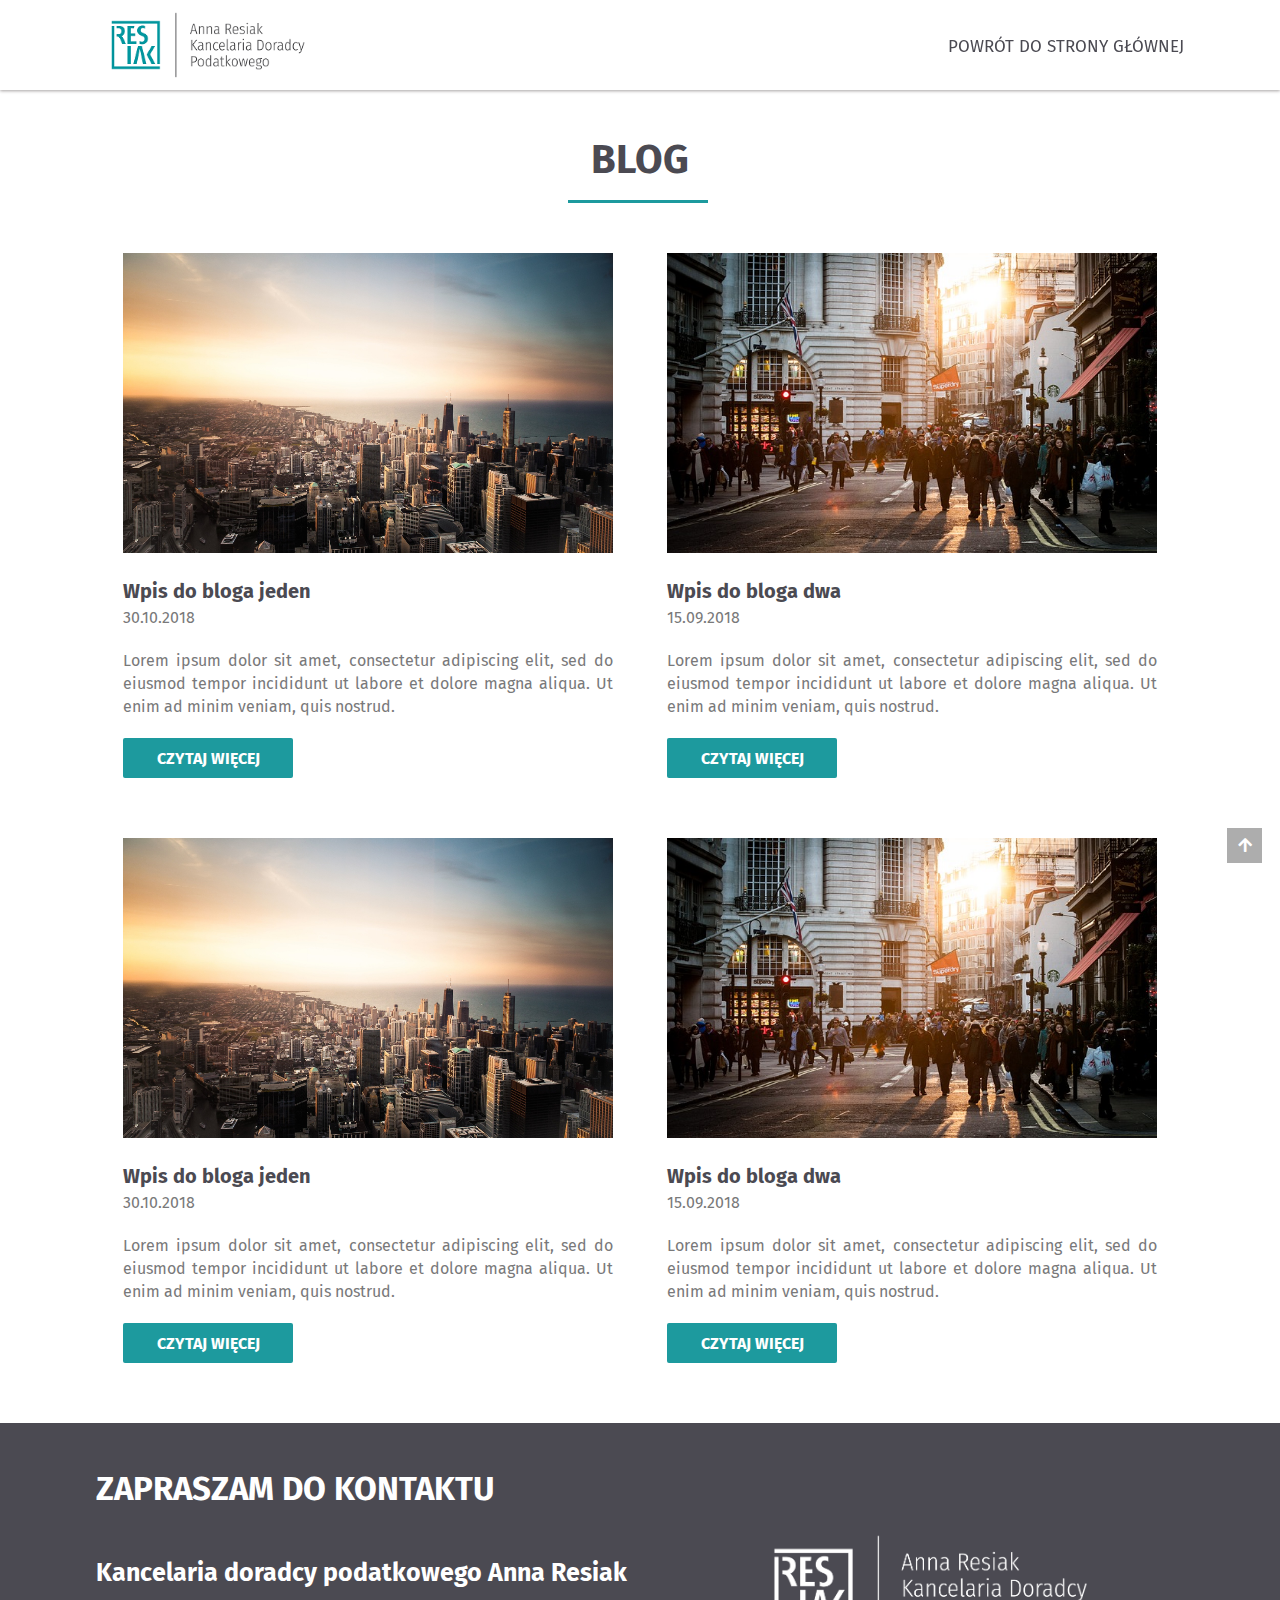
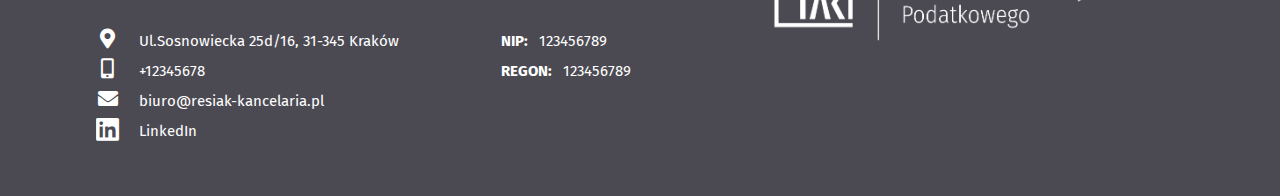
==== commit dc6353c9: "Added arrow to move to top on other pages" ====
--- a/blog.html
+++ b/blog.html
@@ -64,7 +64,7 @@
                     </div>
                 </div>
             </div>    
-            
+            <a href="#main"><button class="btn-top"><span class="fas fa-arrow-up"></span></button></a>
     </main>  
         
     <footer>
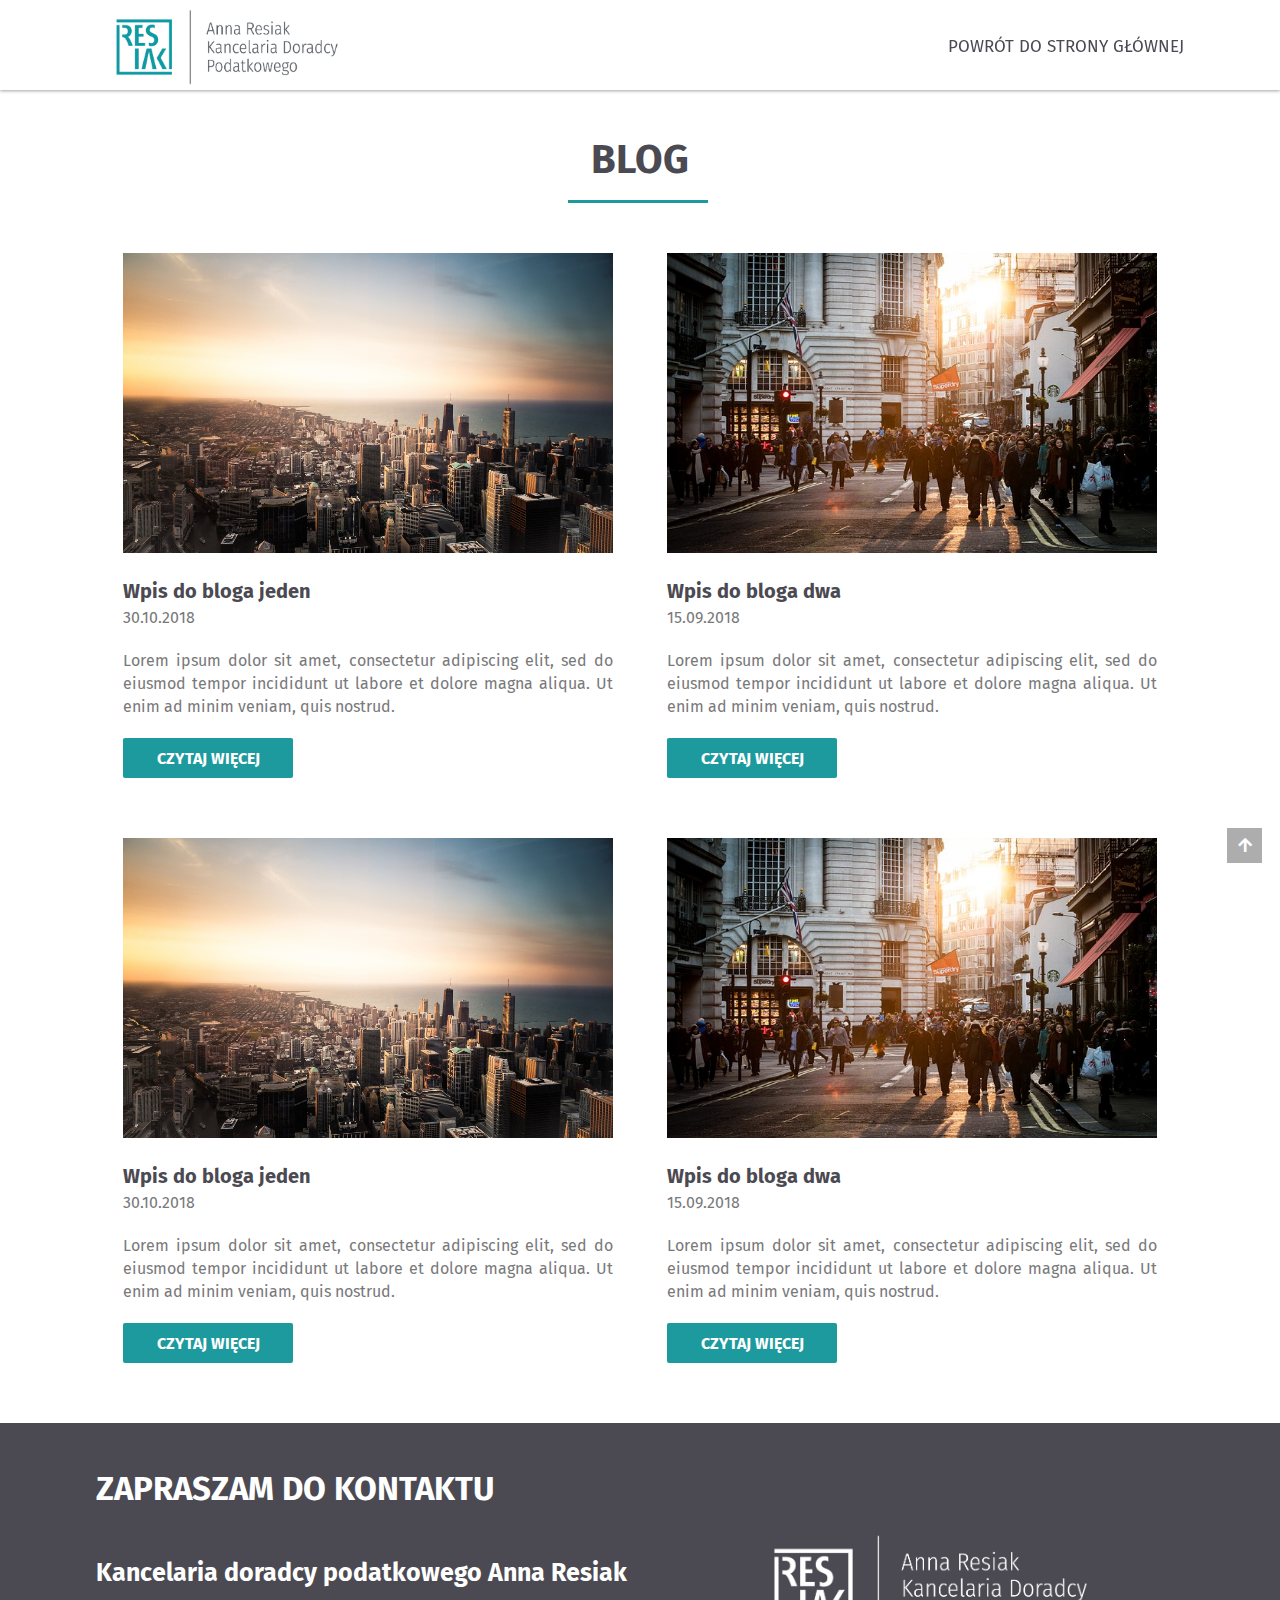
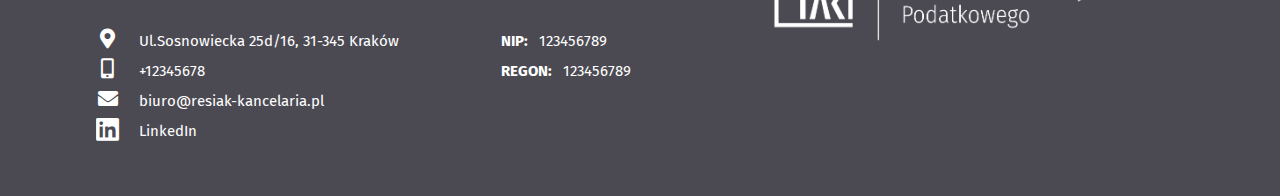
==== commit d2096b88: "Added rwd to other pages" ====
--- a/blog.html
+++ b/blog.html
@@ -18,7 +18,7 @@
                 <a href="#main"><img class="logotype" src="img/logo/logotyp.png" alt="Logo Anna Resiak Kancelaria Doradcy Podatkowego"></a>
             </div>
             <nav class="header_nav">
-                <ul class="header_menu header_publikacje">
+                <ul class="header_publikacje">
                     <li><a href="index.html">Powrót do strony głównej</a></li>
                 </ul>
             </nav>
@@ -81,7 +81,7 @@
                                  <p><span class="fas fa-map-marker-alt icon"></span></p>
                                 <p><span class="fas fa-mobile-alt icon"></span></p>
                                 <p><span class="fas fa-envelope icon"></span></p>
-                                <a href="https://www.linkedin.com/in/annaresiak/" target="_blank"><span class="fab fa-linkedin"></span>
+                                <a href="https://www.linkedin.com/in/annaresiak/" target="_blank"><span class="fab fa-linkedin icon"></span>
                                 </a>
                             </div>
                             <div>
--- a/css/style.css
+++ b/css/style.css
@@ -87,10 +87,12 @@
   text-shadow: 2px 4px 3px rgba(0, 0, 0, 0.3);
   text-transform: uppercase;
   color: #ffffff; }
-
-@media (max-width: 800px) {
-  h1 {
-    font-size: 60px; } }
+  @media (max-width: 800px) {
+    h1 {
+      font-size: 60px; } }
+  @media (max-width: 400px) {
+    h1 {
+      font-size: 50px; } }
 
 h2 {
   font-size: 40px;
@@ -149,6 +151,9 @@
 .icon {
   margin-right: 20px;
   font-size: 20px; }
+  @media (max-width: 400px) {
+    .icon {
+      margin-right: 5px; } }
 
 .p-check {
   font-size: 12px !important;
@@ -267,6 +272,9 @@
   z-index: 2;
   -webkit-box-shadow: 0 1px #FFFFFF inset, 0 1px 3px rgba(34, 25, 25, 0.4);
           box-shadow: 0 1px #FFFFFF inset, 0 1px 3px rgba(34, 25, 25, 0.4); }
+  @media (max-width: 600px) {
+    .header_bar {
+      height: 70px; } }
 
 .header_container {
   display: -webkit-box;
@@ -321,57 +329,64 @@
       font-weight: 400; }
     .header_menu li a:hover {
       color: #1D9A9E; }
+  @media (max-width: 1200px) {
+    .header_menu {
+      width: 90%; } }
+  @media (max-width: 1000px) {
+    .header_menu {
+      width: 97%; } }
+  @media (max-width: 950px) {
+    .header_menu {
+      display: -webkit-box;
+      display: -ms-flexbox;
+      display: flex;
+      -webkit-box-orient: vertical;
+      -webkit-box-direction: normal;
+          -ms-flex-direction: column;
+              flex-direction: column;
+      -webkit-box-align: center;
+          -ms-flex-align: center;
+              align-items: center;
+      position: absolute;
+      top: 90px;
+      left: 0;
+      height: 50vh;
+      width: 100vw;
+      background-color: #ffff;
+      padding-left: auto;
+      padding-top: 15px;
+      padding-bottom: 15px;
+      line-height: 1;
+      -webkit-box-shadow: 0 1px #FFFFFF inset, 0 1px 3px rgba(34, 25, 25, 0.4);
+              box-shadow: 0 1px #FFFFFF inset, 0 1px 3px rgba(34, 25, 25, 0.4); } }
+  @media (max-width: 600px) {
+    .header_menu {
+      top: 70px; } }
 
 .btn-nav {
   text-transform: uppercase;
   font-size: 17px;
   color: #4B4A52;
   font-weight: 400; }
-
-@media (max-width: 1200px) {
-  .header_menu {
-    width: 90%; } }
-
-@media (max-width: 1000px) {
-  .header_menu {
-    width: 97%; } }
-
-@media (min-width: 951px) {
-  .btn-nav {
-    display: none; } }
-
-@media (max-width: 950px) {
-  .btn-nav {
-    display: block; }
-  .header_menu {
-    display: -webkit-box;
-    display: -ms-flexbox;
-    display: flex;
-    -webkit-box-orient: vertical;
-    -webkit-box-direction: normal;
-        -ms-flex-direction: column;
-            flex-direction: column;
-    -webkit-box-align: center;
-        -ms-flex-align: center;
-            align-items: center;
-    position: absolute;
-    top: 90px;
-    left: 0;
-    height: 50vh;
-    width: 100vw;
-    background-color: #ffff;
-    padding-left: auto;
-    padding-top: 15px;
-    padding-bottom: 15px;
-    line-height: 1;
-    -webkit-box-shadow: 0 1px #FFFFFF inset, 0 1px 3px rgba(34, 25, 25, 0.4);
-            box-shadow: 0 1px #FFFFFF inset, 0 1px 3px rgba(34, 25, 25, 0.4); } }
+  @media (min-width: 951px) {
+    .btn-nav {
+      display: none; } }
+  @media (max-width: 950px) {
+    .btn-nav {
+      display: block; } }
 
 .logotype {
   height: 80px;
   width: auto; }
+  @media (max-width: 600px) {
+    .logotype {
+      height: 60px; } }
 
 .header_publikacje {
+  width: 80%;
+  height: 100%;
+  margin: 0;
+  font-family: "Fira Sans", sans-serif;
   display: -webkit-box;
   display: -ms-flexbox;
   display: flex;
@@ -383,6 +398,24 @@
       -ms-flex-pack: end;
           justify-content: flex-end;
   margin-right: 0; }
+  .header_publikacje li {
+    font-size: 17px;
+    text-transform: uppercase;
+    text-align: right; }
+    @media (max-width: 550px) {
+      .header_publikacje li {
+        font-size: 14px; } }
+    @media (max-width: 550px) {
+      .header_publikacje li {
+        font-size: 12px; } }
+    .header_publikacje li a {
+      color: #4B4A52;
+      font-weight: 400; }
+    .header_publikacje li a:hover {
+      color: #1D9A9E; }
+  @media (max-width: 550px) {
+    .header_publikacje {
+      width: 100%; } }
 
 .hero {
   height: 100vh;
@@ -404,28 +437,32 @@
   position: relative;
   top: 30px;
   left: 100px; }
+  @media (max-width: 800px) {
+    .hero_title {
+      position: relative;
+      top: 30px;
+      left: 40px; } }
+  @media (max-width: 600px) {
+    .hero_title {
+      width: 50%;
+      line-height: 1.3;
+      display: -webkit-box;
+      display: -ms-flexbox;
+      display: flex;
+      -webkit-box-align: center;
+          -ms-flex-align: center;
+              align-items: center; } }
 
 /*on publikacje page*/
-.hero_publikacje {
-  background: url(../../img/backgrounds/wiezowce.jpg);
-  height: 100vh; }
-
-@media (max-width: 800px) {
-  .hero_title {
-    position: relative;
-    top: 30px;
-    left: 20px; } }
-
-@media (max-width: 600px) {
-  .hero_title {
-    position: relative;
-    top: 30px;
-    left: 0; } }
-
+/*.hero_publikacje {
+    background: url(../../img/backgrounds/wiezowce.jpg);
+    height: 100vh;
+}*/
 .kancelaria {
   font-family: "Fira Sans", sans-serif;
   background-color: #F9F9F9;
-  color: #000000; }
+  color: #000000;
+  position: relative; }
 
 .kancelaria_container {
   display: -webkit-box;
@@ -435,10 +472,19 @@
   -webkit-box-direction: normal;
       -ms-flex-direction: row;
           flex-direction: row;
-  -webkit-box-align: center;
-      -ms-flex-align: center;
-          align-items: center;
   padding-bottom: 70px; }
+  @media (max-width: 800px) {
+    .kancelaria_container {
+      display: -webkit-box;
+      display: -ms-flexbox;
+      display: flex;
+      -webkit-box-orient: vertical;
+      -webkit-box-direction: normal;
+          -ms-flex-direction: column;
+              flex-direction: column;
+      -webkit-box-align: center;
+          -ms-flex-align: center;
+              align-items: center; } }
 
 .kancelaria_photo {
   height: 350px;
@@ -452,29 +498,38 @@
   width: 75%; }
   .kancelaria_descr p {
     color: #4B4A52; }
-
-@media (max-width: 1000px) {
-  .kancelaria_descr {
-    margin-left: 30px;
-    width: 75%; }
-    .kancelaria_descr p {
-      color: #4B4A52;
-      font-size: 15px; } }
-
-@media (max-width: 800px) {
-  .kancelaria_container {
-    display: -webkit-box;
-    display: -ms-flexbox;
-    display: flex;
-    -webkit-box-orient: vertical;
-    -webkit-box-direction: normal;
-        -ms-flex-direction: column;
-            flex-direction: column; }
-  .kancelaria_descr {
-    margin-left: 0;
-    margin-top: 30px;
-    width: 100%;
-    text-align: justify; } }
+    @media (max-width: 1000px) {
+      .kancelaria_descr p {
+        color: #4B4A52;
+        font-size: 15px; } }
+  @media (max-width: 1000px) {
+    .kancelaria_descr {
+      margin-left: 30px;
+      width: 75%; } }
+  @media (max-width: 800px) {
+    .kancelaria_descr {
+      margin-left: 0;
+      margin-top: 30px;
+      width: 100%;
+      text-align: justify; } }
+
+.logo_kdp {
+  width: 180px;
+  height: auto;
+  position: absolute;
+  bottom: 60px;
+  right: 100px; }
+  @media (max-width: 1000px) {
+    .logo_kdp {
+      bottom: 20px;
+      right: 100px;
+      width: 150px; } }
+  @media (max-width: 800px) {
+    .logo_kdp {
+      bottom: 10px; } }
+  @media (max-width: 600px) {
+    .logo_kdp {
+      width: 130px; } }
 
 .doradztwo {
   font-family: "Fira Sans", sans-serif; }
@@ -786,8 +841,10 @@
       margin-bottom: 20px; }
     .szkolenia_list ul {
       margin-left: 20px; }
-  .szkolenia_aside * > p {
-    font-size: 17px; } }
+  .szkolenia_aside {
+    padding-bottom: 40px; }
+    .szkolenia_aside * > p {
+      font-size: 17px; } }
 
 @media (max-width: 800px) {
   .szkolenia {
@@ -795,6 +852,14 @@
   .szkolenia_description p {
     text-align: justify;
     width: 100%; } }
+
+@media (max-width: 600px) {
+  .szkolenia_description p {
+    font-size: 15px; }
+  .szkolenia_container li {
+    font-size: 15px; }
+  .szkolenia_aside p {
+    font-size: 15px; } }
 
 .blog_container {
   display: -webkit-box;
@@ -910,6 +975,19 @@
 .header_blog li {
   margin-left: 20px; }
 
+.blog_post {
+  width: 85vw;
+  max-width: 1300px;
+  margin: auto;
+  padding-top: 40px;
+  overflow-y: hidden; }
+  @media (max-width: 600px) {
+    .blog_post {
+      width: 95vw;
+      padding-top: 20px; }
+      .blog_post h2 {
+        line-height: 1; } }
+
 @media (max-width: 1000px) {
   .blog_container {
     display: -webkit-box;
@@ -927,7 +1005,16 @@
       width: 100%;
       height: auto; }
     .blog_item button {
-      margin-top: 15px; } }
+      margin-top: 15px; }
+  .posts_row {
+    display: -webkit-box;
+    display: -ms-flexbox;
+    display: flex;
+    -webkit-box-orient: vertical;
+    -webkit-box-direction: normal;
+        -ms-flex-direction: column;
+            flex-direction: column;
+    margin-bottom: 0; } }
 
 .publikacje h6 {
   font-size: 27px;
@@ -1077,6 +1164,33 @@
       height: auto;
       margin-right: 0;
       margin-bottom: 30px; } }
+
+@media (max-width: 500px) {
+  .newsletter_form {
+    width: 90%; } }
+
+@media (max-width: 400px) {
+  .newsletter_form {
+    display: -webkit-box;
+    display: -ms-flexbox;
+    display: flex;
+    -webkit-box-orient: vertical;
+    -webkit-box-direction: normal;
+        -ms-flex-direction: column;
+            flex-direction: column;
+    -webkit-box-pack: center;
+        -ms-flex-pack: center;
+            justify-content: center;
+    margin: auto;
+    margin-bottom: 20px;
+    height: 100px;
+    width: 90%;
+    border: none; }
+    .newsletter_form input {
+      height: 50px; }
+    .newsletter_form button {
+      height: 50px;
+      width: 100%; } }
 
 .porady {
   padding-bottom: 80px;
@@ -1155,6 +1269,8 @@
     width: 47%; } }
 
 @media (max-width: 1000px) {
+  .porady {
+    padding-bottom: 40px; }
   .porady_container {
     display: -webkit-box;
     display: -ms-flexbox;
@@ -1172,6 +1288,8 @@
         -ms-flex-order: 2;
             order: 2;
     margin-top: 20px; }
+    .porady_form textarea {
+      height: 200px; }
   .porady_descr {
     width: 100%; } }
 
@@ -1263,8 +1381,7 @@
     margin-right: 7px; }
 
 .fa-linkedin {
-  font-size: 26px;
-  margin-right: 20px; }
+  font-size: 26px; }
 
 @media (max-width: 1400px) {
   .footer_left {
@@ -1312,3 +1429,9 @@
     -webkit-box-direction: normal;
         -ms-flex-direction: column;
             flex-direction: column; } }
+
+@media (max-width: 400px) {
+  .footer_contact {
+    width: 100%; }
+  .footer_adres p {
+    font-size: 13px; } }
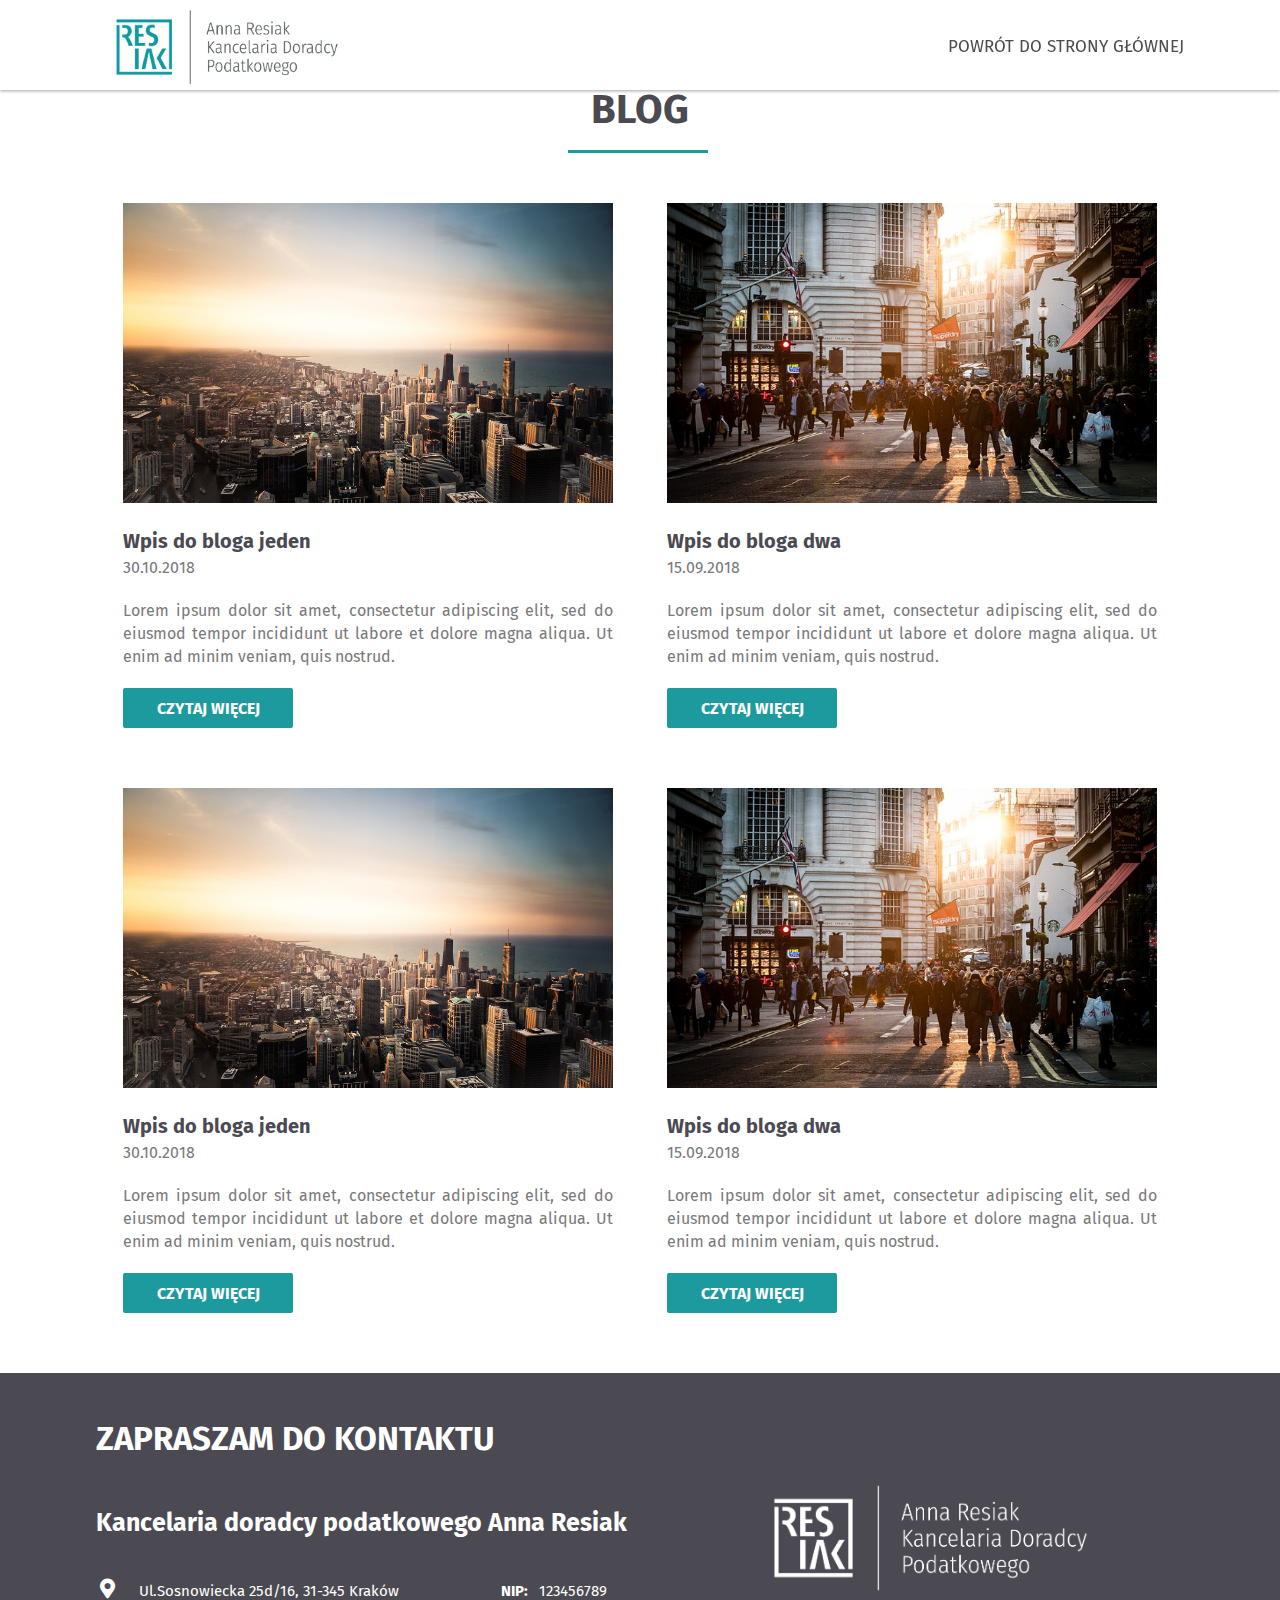
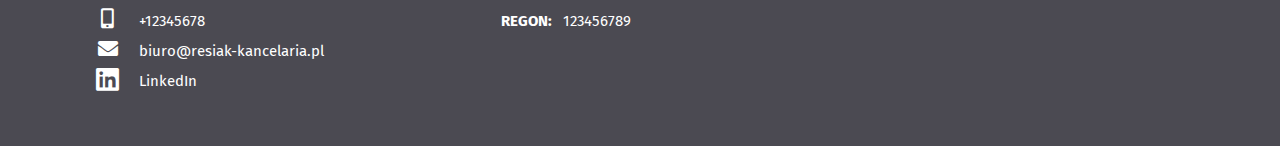
==== commit 45222e3e: "Added top arrow and expand items in doradztwo scripts" ====
--- a/blog.html
+++ b/blog.html
@@ -26,45 +26,50 @@
     </header>
     
     <main>  
-            <span id="main"></span> 
-            <div class="posts">
-                <h2>Blog</h2>
-                <div class="container">
-                    <div class="posts_row">
-                        <div class="blog_item">
-                            <img src='img/blog/blog1.jpg' alt="">
-                            <h4>Wpis do bloga jeden</h4>
-                            <p class="blog_data">30.10.2018</p>
-                            <p>Lorem ipsum dolor sit amet, consectetur adipiscing elit, sed do eiusmod tempor incididunt ut labore et dolore magna aliqua. Ut enim ad minim veniam, quis nostrud.</p>
-                            <a href="wpisy/wpis1.html"><button  class="btn-turkus">Czytaj więcej</button></a>
-                        </div>
-                        <div class="blog_item">
-                            <img src='img/blog/blog2.jpg' alt="">
-                            <h4>Wpis do bloga dwa</h4>
-                            <p class="blog_data">15.09.2018</p>
-                            <p>Lorem ipsum dolor sit amet, consectetur adipiscing elit, sed do eiusmod tempor incididunt ut labore et dolore magna aliqua. Ut enim ad minim veniam, quis nostrud.</p>
-                            <button class="btn-turkus">Czytaj więcej</button>
-                        </div>
+        <span id="main"></span> 
+        <div>
+            <h2>Blog</h2>
+            <div class="container">
+                <div class="posts_row">
+                    <div class="blog_item">
+                        <img src='img/blog/blog1.jpg' alt="">
+                        <h4>Wpis do bloga jeden</h4>
+                        <p class="blog_data">30.10.2018</p>
+                        <p>Lorem ipsum dolor sit amet, consectetur adipiscing elit, sed do eiusmod tempor incididunt ut labore et dolore magna aliqua. Ut enim ad minim veniam, quis nostrud.</p>
+                        <a href="wpisy/wpis1.html"><button  class="btn-turkus">Czytaj więcej</button></a>
                     </div>
-                    <div class="posts_row">
-                        <div class="blog_item">
-                            <img src='img/blog/blog1.jpg' alt="">
-                            <h4>Wpis do bloga jeden</h4>
-                            <p class="blog_data">30.10.2018</p>
-                            <p>Lorem ipsum dolor sit amet, consectetur adipiscing elit, sed do eiusmod tempor incididunt ut labore et dolore magna aliqua. Ut enim ad minim veniam, quis nostrud.</p>
-                            <a href="blog/wpis.html"><button  class="btn-turkus">Czytaj więcej</button></a>
-                        </div>
-                        <div class="blog_item">
-                            <img src='img/blog/blog2.jpg' alt="">
-                            <h4>Wpis do bloga dwa</h4>
-                            <p class="blog_data">15.09.2018</p>
-                            <p>Lorem ipsum dolor sit amet, consectetur adipiscing elit, sed do eiusmod tempor incididunt ut labore et dolore magna aliqua. Ut enim ad minim veniam, quis nostrud.</p>
-                            <button class="btn-turkus">Czytaj więcej</button>
-                        </div>
+                    <div class="blog_item">
+                        <img src='img/blog/blog2.jpg' alt="">
+                        <h4>Wpis do bloga dwa</h4>
+                        <p class="blog_data">15.09.2018</p>
+                        <p>Lorem ipsum dolor sit amet, consectetur adipiscing elit, sed do eiusmod tempor incididunt ut labore et dolore magna aliqua. Ut enim ad minim veniam, quis nostrud.</p>
+                        <button class="btn-turkus">Czytaj więcej</button>
+                     </div>
+                </div>
+            </div>    
+            
+            <div class="container">
+                
+                <div class="posts_row">
+                    <div class="blog_item">
+                        <img src='img/blog/blog1.jpg' alt="">
+                        <h4>Wpis do bloga jeden</h4>
+                        <p class="blog_data">30.10.2018</p>
+                        <p>Lorem ipsum dolor sit amet, consectetur adipiscing elit, sed do eiusmod tempor incididunt ut labore et dolore magna aliqua. Ut enim ad minim veniam, quis nostrud.</p>
+                        <a href="blog/wpis.html"><button  class="btn-turkus">Czytaj więcej</button></a>
+                    </div>
+                    <div class="blog_item">
+                        <img src='img/blog/blog2.jpg' alt="">
+                        <h4>Wpis do bloga dwa</h4>
+                        <p class="blog_data">15.09.2018</p>
+                        <p>Lorem ipsum dolor sit amet, consectetur adipiscing elit, sed do eiusmod tempor incididunt ut labore et dolore magna aliqua. Ut enim ad minim veniam, quis nostrud.</p>
+                        <button class="btn-turkus">Czytaj więcej</button>
                     </div>
                 </div>
-            </div>    
-            <a href="#main"><button class="btn-top"><span class="fas fa-arrow-up"></span></button></a>
+    
+            </div>
+            
+        </div>    
     </main>  
         
     <footer>
--- a/css/style.css
+++ b/css/style.css
@@ -227,14 +227,20 @@
   width: 35px;
   height: 35px;
   background-color: #ADADAD;
-  position: fixed;
-  top: 92vh;
-  right: 18px; }
+  margin-bottom: 20px; }
   .btn-top .fa-arrow-up {
     color: #ffffff; }
 
 .btn-top:hover {
   background-color: #1D9A9E; }
+
+.stick {
+  position: fixed;
+  top: 90vh;
+  right: 20px;
+  -webkit-transition: all 0.7s;
+  -o-transition: all 0.7s;
+  transition: all 0.7s; }
 
 * {
   -webkit-box-sizing: border-box;
@@ -258,7 +264,7 @@
   width: 85vw;
   max-width: 1300px;
   margin: auto;
-  overflow-y: hidden; }
+  /*overflow-y: hidden;*/ }
 
 @media (max-width: 1200px) {
   .container {
@@ -462,7 +468,8 @@
   font-family: "Fira Sans", sans-serif;
   background-color: #F9F9F9;
   color: #000000;
-  position: relative; }
+  position: relative;
+  overflow: visible !important; }
 
 .kancelaria_container {
   display: -webkit-box;
@@ -723,10 +730,6 @@
     font-weight: bold;
     font-size: 13px; }
 
-@media (max-width: 600px) {
-  .doradztwo {
-    display: none; } }
-
 .szkolenia {
   margin-top: 80px;
   font-family: "Fira Sans", sans-serif;
@@ -914,14 +917,8 @@
     background-color: #1D9A9E; }
 
 .posts {
-  display: -webkit-box;
-  display: -ms-flexbox;
-  display: flex;
-  -webkit-box-orient: vertical;
-  -webkit-box-direction: normal;
-      -ms-flex-direction: column;
-          flex-direction: column;
-  padding-top: 50px; }
+  padding-top: 50px;
+  position: relative; }
 
 .posts_row {
   display: -webkit-box;
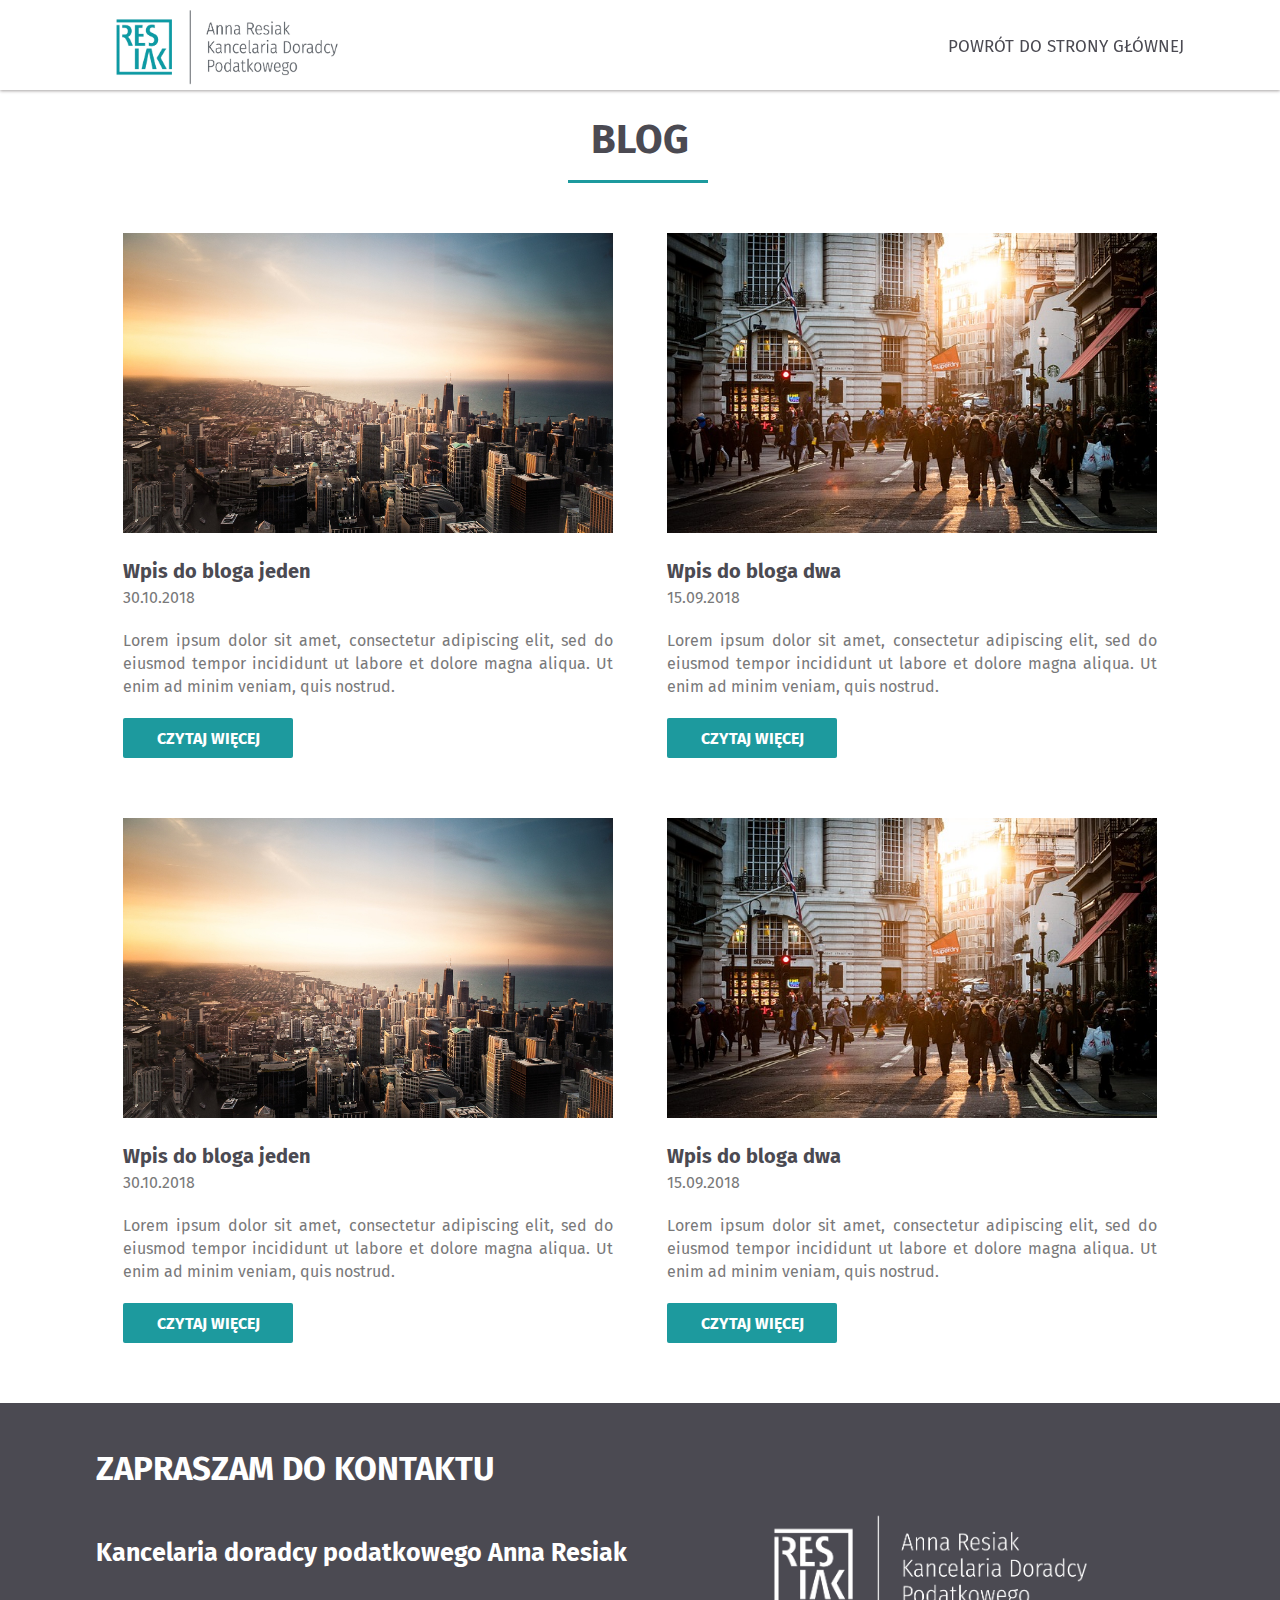
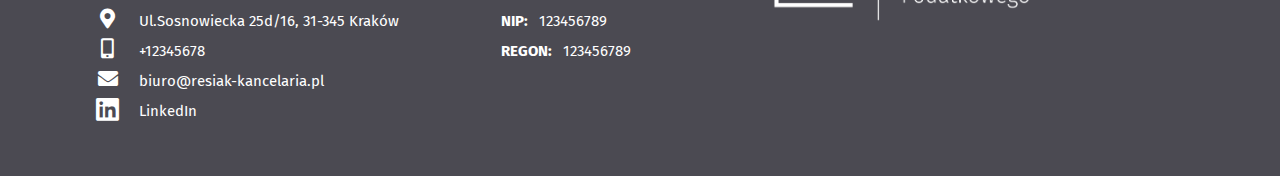
==== commit 33271f24: "Little changes in h2 padding in blog" ====
--- a/blog.html
+++ b/blog.html
@@ -28,7 +28,7 @@
     <main>  
         <span id="main"></span> 
         <div>
-            <h2>Blog</h2>
+            <h2 class="blog_h2">Blog</h2>
             <div class="container">
                 <div class="posts_row">
                     <div class="blog_item">
--- a/css/style.css
+++ b/css/style.css
@@ -84,7 +84,6 @@
 h1 {
   font-size: 70px;
   font-family: "Fira Sans Condensed", sans-serif;
-  text-shadow: 2px 4px 3px rgba(0, 0, 0, 0.3);
   text-transform: uppercase;
   color: #ffffff; }
   @media (max-width: 800px) {
@@ -106,11 +105,13 @@
   width: 400px;
   font-family: "Fira Sans", sans-serif;
   color: #4B4A52; }
-
-@media (max-width: 1100px) {
-  h2 {
-    padding-top: 45px;
-    padding-bottom: 45px; } }
+  @media (max-width: 1100px) {
+    h2 {
+      padding-top: 45px;
+      padding-bottom: 45px; } }
+
+.blog_h2 {
+  padding-top: 110px; }
 
 h2:after {
   content: '';
@@ -241,6 +242,27 @@
   -webkit-transition: all 0.7s;
   -o-transition: all 0.7s;
   transition: all 0.7s; }
+
+.slidein {
+  opacity: 0;
+  -webkit-transition: all .9s;
+  -o-transition: all .9s;
+  transition: all .9s;
+  -webkit-transform: translateY(30%);
+      -ms-transform: translateY(30%);
+          transform: translateY(30%); }
+  @media (max-width: 600px) {
+    .slidein {
+      opacity: 1;
+      -webkit-transform: translateY(0%);
+          -ms-transform: translateY(0%);
+              transform: translateY(0%); } }
+
+.active {
+  opacity: 1;
+  -webkit-transform: translateY(0%);
+      -ms-transform: translateY(0%);
+          transform: translateY(0%); }
 
 * {
   -webkit-box-sizing: border-box;
@@ -550,7 +572,8 @@
     margin-bottom: 30px; }
 
 .doradztwo_container {
-  margin: auto;
+  width: 100%;
+  margin: 0;
   margin-top: 30px;
   display: -webkit-box;
   display: -ms-flexbox;
@@ -560,6 +583,15 @@
   -webkit-box-pack: center;
       -ms-flex-pack: center;
           justify-content: center; }
+  @media (max-width: 600px) {
+    .doradztwo_container {
+      display: -webkit-box;
+      display: -ms-flexbox;
+      display: flex;
+      -webkit-box-orient: vertical;
+      -webkit-box-direction: normal;
+          -ms-flex-direction: column;
+              flex-direction: column; } }
 
 .doradztwo_item {
   -webkit-box-sizing: border-box;
@@ -583,6 +615,24 @@
   border: 1px solid #f7f3f3;
   padding: 10px;
   margin: 7px; }
+  @media (max-width: 1200px) {
+    .doradztwo_item {
+      height: 300px; } }
+  @media (max-width: 1050px) {
+    .doradztwo_item {
+      height: 250px; } }
+  @media (max-width: 900px) {
+    .doradztwo_item {
+      height: 230px; } }
+  @media (max-width: 800px) {
+    .doradztwo_item {
+      height: 200px; } }
+  @media (max-width: 700px) {
+    .doradztwo_item {
+      height: 180px; } }
+  @media (max-width: 600px) {
+    .doradztwo_item {
+      width: 100%; } }
   .doradztwo_item .btn-show_more {
     width: 130px;
     height: 40px;
@@ -590,20 +640,30 @@
     text-transform: uppercase;
     font-weight: bold;
     font-size: 15px; }
+    @media (max-width: 800px) {
+      .doradztwo_item .btn-show_more {
+        width: 100px;
+        height: 30px;
+        font-size: 12px; } }
   .doradztwo_item h4 {
     text-transform: uppercase;
     font-size: 25px; }
+    @media (max-width: 1200px) {
+      .doradztwo_item h4 {
+        text-align: center;
+        font-size: 23px; } }
+    @media (max-width: 1100px) {
+      .doradztwo_item h4 {
+        margin-bottom: 15px;
+        font-size: 18px; } }
+    @media (max-width: 900px) {
+      .doradztwo_item h4 {
+        font-size: 16px;
+        margin-bottom: 10px; } }
   .doradztwo_item .doradztwo_list {
     display: none; }
   .doradztwo_item .btn-close {
     display: none; }
-
-@media (max-width: 1200px) {
-  .doradztwo_item {
-    width: 30%;
-    height: 270px; }
-    .doradztwo_item h4 {
-      font-size: 20px; } }
 
 .doradztwo_header {
   display: -webkit-box;
@@ -667,13 +727,19 @@
   width: 100px;
   height: auto;
   margin-bottom: 20px; }
+  @media (max-width: 1000px) {
+    .icons {
+      margin-bottom: 10px; } }
+  @media (max-width: 800px) {
+    .icons {
+      width: 70px; } }
 
 /*style to display one item from doradztwo*/
 .hide {
   display: none; }
 
 .show {
-  width: 94%;
+  width: 95%;
   display: -webkit-box;
   display: -ms-flexbox;
   display: flex;
@@ -688,6 +754,27 @@
       -ms-flex-order: 1;
           order: 1;
   position: relative; }
+  @media (max-width: 1100px) {
+    .show {
+      width: 96%; } }
+  @media (max-width: 900px) {
+    .show {
+      width: 97%;
+      display: -webkit-box;
+      display: -ms-flexbox;
+      display: flex;
+      -webkit-box-orient: vertical;
+      -webkit-box-direction: normal;
+          -ms-flex-direction: column;
+              flex-direction: column; }
+      .show .icons {
+        display: none; } }
+  @media (max-width: 800px) {
+    .show {
+      height: 270px; } }
+  @media (max-width: 600px) {
+    .show {
+      height: auto; } }
   .show .btn-show_more {
     display: none; }
   .show .doradztwo_list {
@@ -697,11 +784,34 @@
     line-height: 1.5;
     font-size: 16px;
     margin: 20px; }
+    @media (max-width: 1300px) {
+      .show .doradztwo_list {
+        font-size: 14px;
+        margin: 17px; } }
+    @media (max-width: 1100px) {
+      .show .doradztwo_list {
+        line-height: 1.3; } }
+    @media (max-width: 600px) {
+      .show .doradztwo_list {
+        line-height: 1.1;
+        margin: 15px 4px; } }
     .show .doradztwo_list li {
       margin: 7px; }
+      @media (max-width: 1100px) {
+        .show .doradztwo_list li {
+          margin: 4px; } }
   .show .doradztwo_header {
     width: 60%;
     padding: 10px; }
+    @media (max-width: 900px) {
+      .show .doradztwo_header {
+        width: 50%; }
+        .show .doradztwo_header h4 {
+          text-align: center;
+          font-size: 18px; } }
+    @media (max-width: 900px) {
+      .show .doradztwo_header {
+        width: 100%; } }
   .show .btn-close {
     display: block;
     position: absolute;
@@ -715,13 +825,36 @@
   -webkit-box-ordinal-group: 3;
       -ms-flex-order: 2;
           order: 2; }
+  @media (max-width: 1100px) {
+    .decrease {
+      height: 170px; } }
+  @media (max-width: 900px) {
+    .decrease {
+      height: 150px; } }
+  @media (max-width: 800px) {
+    .decrease {
+      width: 100%;
+      height: 100px; } }
   .decrease h4 {
     font-size: 15px;
     margin-bottom: 15px; }
+    @media (max-width: 1200px) {
+      .decrease h4 {
+        font-size: 13px;
+        margin-bottom: 10px; } }
+    @media (max-width: 800px) {
+      .decrease h4 {
+        font-size: 16px; } }
   .decrease .icons {
     width: 70px;
     height: auto;
     margin-bottom: 10px; }
+    @media (max-width: 1200px) {
+      .decrease .icons {
+        width: 60px; } }
+    @media (max-width: 800px) {
+      .decrease .icons {
+        display: none; } }
   .decrease .btn-show_more {
     width: 100px;
     height: 30px;
@@ -729,6 +862,16 @@
     text-transform: uppercase;
     font-weight: bold;
     font-size: 13px; }
+    @media (max-width: 1200px) {
+      .decrease .btn-show_more {
+        width: 90px;
+        height: 20px;
+        font-size: 11px; } }
+    @media (max-width: 800px) {
+      .decrease .btn-show_more {
+        width: 100px;
+        height: 30px;
+        font-size: 13px; } }
 
 .szkolenia {
   margin-top: 80px;
@@ -949,7 +1092,7 @@
     top: 10px;
     left: 0; }
   .post .blog_item {
-    padding-top: 30px;
+    padding-top: 20px;
     padding-bottom: 40px;
     margin: auto;
     width: 80%; }
@@ -976,7 +1119,7 @@
   width: 85vw;
   max-width: 1300px;
   margin: auto;
-  padding-top: 40px;
+  padding-top: 20px;
   overflow-y: hidden; }
   @media (max-width: 600px) {
     .blog_post {
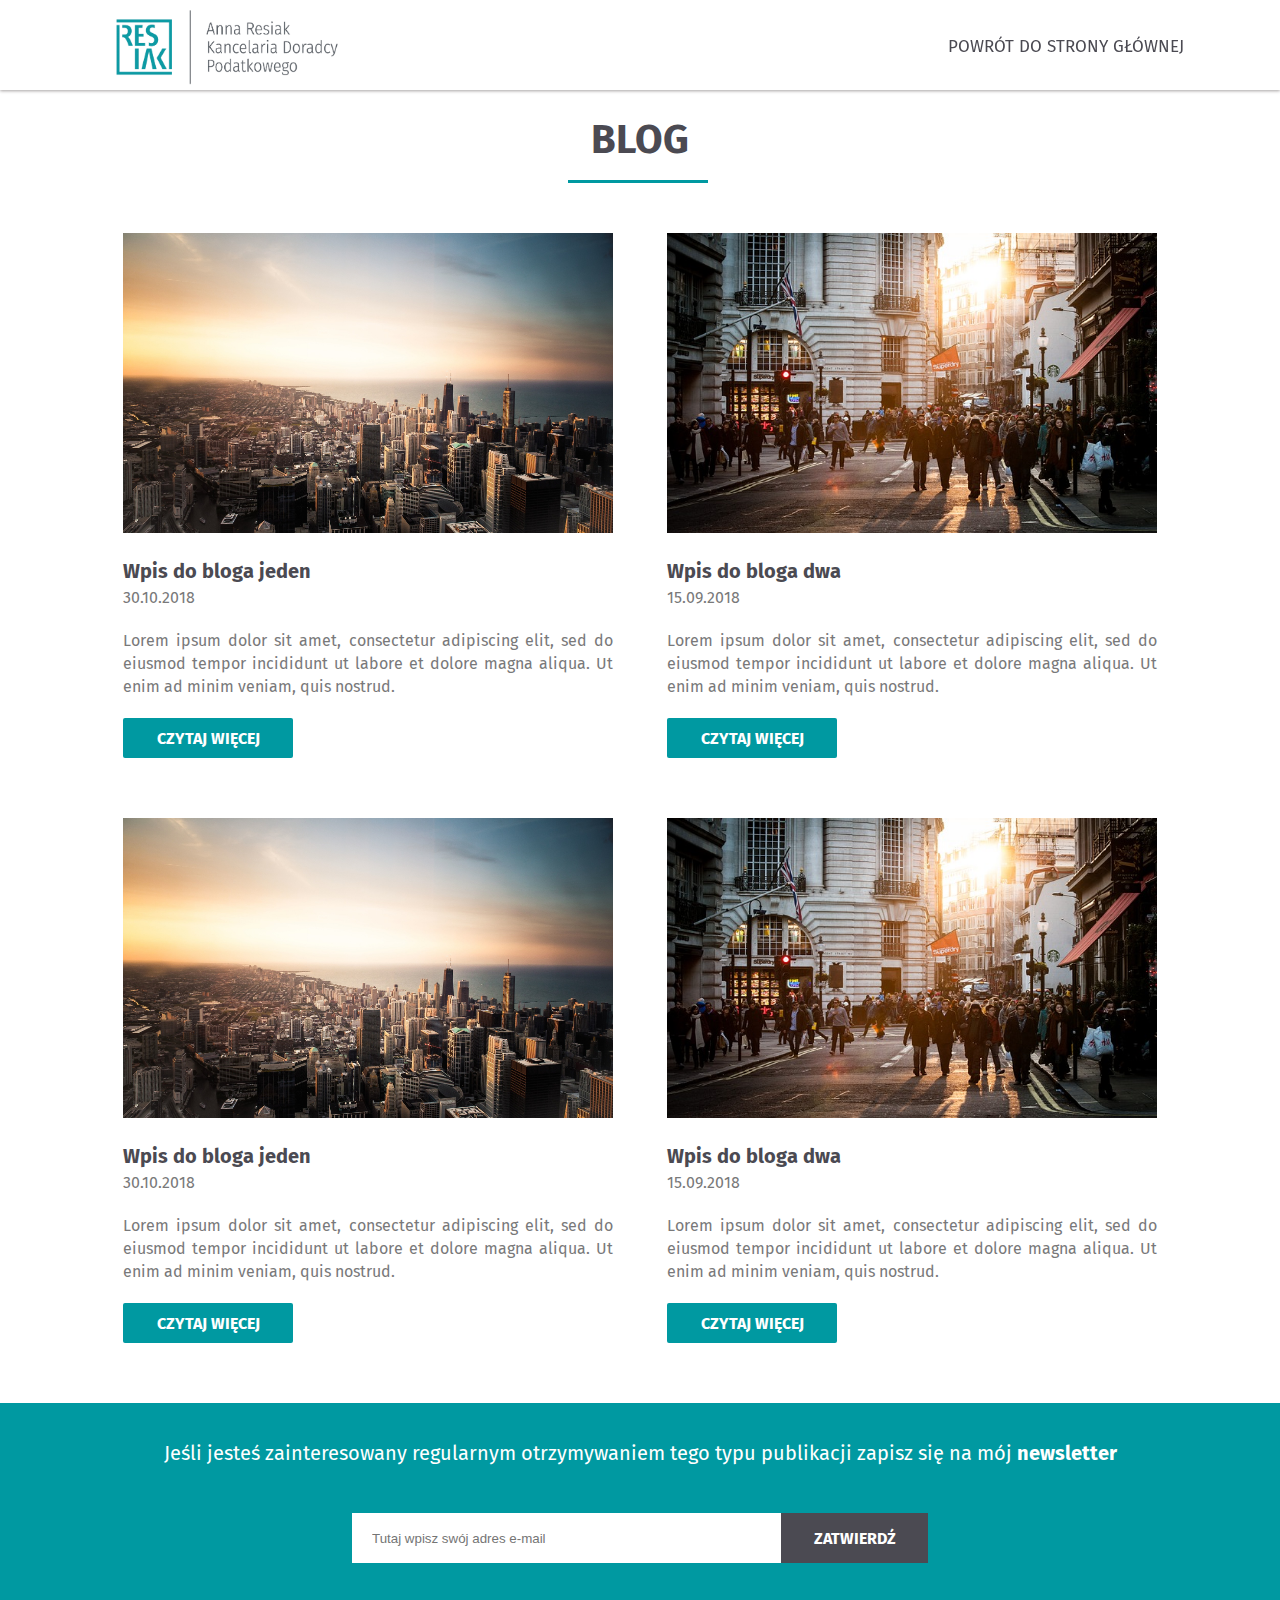
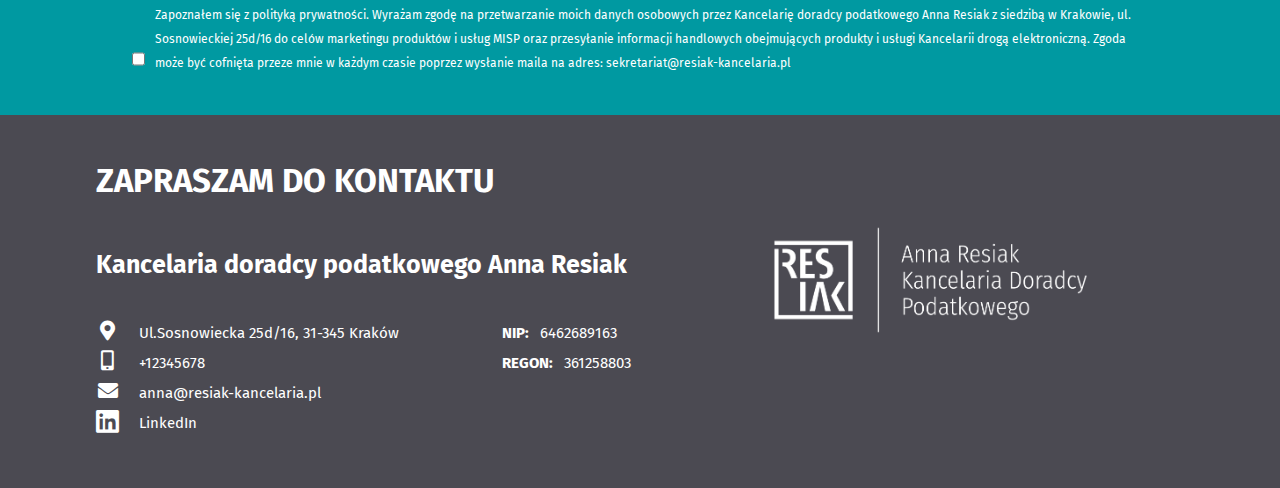
==== commit e0c49ed0: "Added little changes to logotype, colors and newsletter" ====
--- a/blog.html
+++ b/blog.html
@@ -69,7 +69,18 @@
     
             </div>
             
-        </div>    
+        </div> 
+        <section class="newsletter">
+            <p>Jeśli jesteś zainteresowany regularnym otrzymywaniem tego typu publikacji zapisz się na mój <span class="bold">newsletter</span></p> 
+            <form class="newsletter_form">
+                    <input placeholder="Tutaj wpisz swój adres e-mail">
+                    <button type="submit">Zatwierdź</button>
+            </form>
+            <div class="checkbox">
+                <input type="checkbox">
+                <p class="p-check">Zapoznałem się z polityką prywatności. Wyrażam zgodę na przetwarzanie moich danych osobowych przez Kancelarię doradcy podatkowego Anna Resiak z siedzibą w Krakowie, ul. Sosnowieckiej 25d/16 do celów marketingu produktów i usług MISP oraz przesyłanie informacji handlowych obejmujących produkty i usługi Kancelarii drogą elektroniczną. Zgoda może być cofnięta przeze mnie w każdym czasie poprzez wysłanie maila na adres: sekretariat@resiak-kancelaria.pl</p>
+            </div>
+        </section>
     </main>  
         
     <footer>
@@ -83,22 +94,22 @@
                     <div class="footer_contact">
                         <div class="footer_adres">    
                             <div class="footer_icons">
-                                 <p><span class="fas fa-map-marker-alt icon"></span></p>
-                                <p><span class="fas fa-mobile-alt icon"></span></p>
-                                <p><span class="fas fa-envelope icon"></span></p>
-                                <a href="https://www.linkedin.com/in/annaresiak/" target="_blank"><span class="fab fa-linkedin icon"></span>
+                                 <p><span class="fas fa-map-marker-alt icon" aria-label="Adres"></span></p>
+                                <p><span class="fas fa-mobile-alt icon" aria-label="Telefon"></span></p>
+                                <p><span class="fas fa-envelope icon" aria-label="E-mail"></span></p>
+                                <a href="https://www.linkedin.com/in/annaresiak/" target="_blank" aria-label="LinkedIn"><span class="fab fa-linkedin icon"></span>
                                 </a>
                             </div>
                             <div>
                                  <p>Ul.Sosnowiecka 25d/16, 31-345 Kraków</p>
                                 <p>+12345678</p>
-                                <p>biuro@resiak-kancelaria.pl</p>
+                                <p>anna@resiak-kancelaria.pl</p>
                                 <p>LinkedIn</p>
                             </div>
                         </div>
-                        <div class="footer_numbers">
-                            <p><span class="bold">NIP:</span> 123456789</p>
-                            <p><span class="bold">REGON:</span> 123456789</p>
+                      <div class="footer_numbers">
+                            <p><span class="bold">NIP:</span> 6462689163</p>
+                            <p><span class="bold">REGON:</span> 361258803</p>
                         </div>
                     </div>
                 </div> 
--- a/css/style.css
+++ b/css/style.css
@@ -118,7 +118,7 @@
   display: table;
   height: 3px;
   width: 140px;
-  background-color: #1D9A9E;
+  background-color: #0099A1;
   position: relative;
   top: 10px;
   left: 32%; }
@@ -139,6 +139,11 @@
   font-size: 15px;
   text-transform: uppercase;
   margin-bottom: 25px; }
+
+h6 {
+  font-size: 18px;
+  padding-top: 25px;
+  margin: auto; }
 
 p {
   line-height: 2;
@@ -184,7 +189,7 @@
     display: table;
     height: 3px;
     width: 100px;
-    background-color: #1D9A9E;
+    background-color: #0099A1;
     position: relative;
     top: 10px;
     left: 27%; } }
@@ -194,13 +199,13 @@
 
 .btn-turkus {
   border-radius: 2px;
-  background-color: #1D9A9E;
+  background-color: #0099A1;
   color: #ffffff;
   font-weight: bold;
   text-transform: uppercase; }
 
 .btn-turkus:hover {
-  background-color: #1eb2b7; }
+  background-color: #00ADB1; }
 
 .btn-other_page {
   display: -webkit-box;
@@ -212,8 +217,8 @@
   margin: auto;
   margin-bottom: 50px; }
   .btn-other_page button {
-    border: 3px solid #1D9A9E;
-    color: #1D9A9E;
+    border: 3px solid #0099A1;
+    color: #0099A1;
     border-radius: 3px;
     width: 230px;
     height: 50px;
@@ -222,7 +227,7 @@
     font-weight: bold; }
   .btn-other_page button:hover {
     color: #ffffff;
-    background-color: #1D9A9E; }
+    background-color: #0099A1; }
 
 .btn-top {
   width: 35px;
@@ -233,7 +238,7 @@
     color: #ffffff; }
 
 .btn-top:hover {
-  background-color: #1D9A9E; }
+  background-color: #0099A1; }
 
 .stick {
   position: fixed;
@@ -356,7 +361,7 @@
       color: #4B4A52;
       font-weight: 400; }
     .header_menu li a:hover {
-      color: #1D9A9E; }
+      color: #0099A1; }
   @media (max-width: 1200px) {
     .header_menu {
       width: 90%; } }
@@ -440,14 +445,14 @@
       color: #4B4A52;
       font-weight: 400; }
     .header_publikacje li a:hover {
-      color: #1D9A9E; }
+      color: #0099A1; }
   @media (max-width: 550px) {
     .header_publikacje {
       width: 100%; } }
 
 .hero {
   height: 100vh;
-  background: url(../../img/backgrounds/morze.jpg);
+  background: url(../img/backgrounds/morze.jpg);
   background-size: cover;
   background-position: center;
   background-attachment: fixed;
@@ -694,7 +699,7 @@
     color: #4B4A52; }
 
 .doradztwo_item-turkus {
-  background-color: #1D9A9E; }
+  background-color: #0099A1; }
   .doradztwo_item-turkus h4 {
     color: #ffffff; }
   .doradztwo_item-turkus .btn-show_more {
@@ -702,7 +707,7 @@
     color: #ffffff; }
     .doradztwo_item-turkus .btn-show_more:hover {
       background-color: #ffffff;
-      color: #1eb2b7; }
+      color: #00ADB1; }
   .doradztwo_item-turkus .doradztwo_list li {
     color: #ffffff; }
   .doradztwo_item-turkus .btn-close {
@@ -946,7 +951,7 @@
     display: table;
     height: 3px;
     width: 140px;
-    background-color: #1D9A9E;
+    background-color: #0099A1;
     position: relative;
     top: 10px;
     left: 0%; }
@@ -1047,8 +1052,8 @@
   margin: auto;
   margin-bottom: 50px; }
   .btn-other_page button {
-    border: 3px solid #1D9A9E;
-    color: #1D9A9E;
+    border: 3px solid #0099A1;
+    color: #0099A1;
     border-radius: 3px;
     width: 230px;
     height: 50px;
@@ -1057,7 +1062,7 @@
     font-weight: bold; }
   .btn-other_page button:hover {
     color: #ffffff;
-    background-color: #1D9A9E; }
+    background-color: #0099A1; }
 
 .posts {
   padding-top: 50px;
@@ -1188,11 +1193,11 @@
   padding-bottom: 30px;
   border-bottom: 1px solid #d6d6d6; }
   .publikacje_item button {
-    color: #1D9A9E;
+    color: #0099A1;
     font-weight: bold;
     width: 100px; }
   .publikacje_item button:hover {
-    color: #1eb2b7; }
+    color: #00ADB1; }
   .publikacje_item .icon-btn {
     margin-right: 10px;
     font-size: 25px; }
@@ -1215,7 +1220,7 @@
           align-items: center;
   margin: auto;
   padding-top: 30px;
-  background-color: #1D9A9E; }
+  background-color: #0099A1; }
   .newsletter p {
     color: #ffffff;
     font-size: 20px;
@@ -1248,7 +1253,7 @@
     font-weight: bold;
     text-transform: uppercase; }
   .newsletter_form button:hover {
-    background-color: #1eb2b7; }
+    background-color: #00ADB1; }
 
 .checkbox {
   display: -webkit-box;
@@ -1388,7 +1393,7 @@
       -webkit-box-shadow: 0 1px 2px rgba(0, 0, 0, 0.12) inset;
               box-shadow: 0 1px 2px rgba(0, 0, 0, 0.12) inset; }
     .porady_form form button:hover {
-      background-color: #1eb2b7; }
+      background-color: #00ADB1; }
 
 .porady_descr {
   width: 50%; }
@@ -1560,6 +1565,11 @@
   .footer_contact {
     width: 90%; } }
 
+.footer_news {
+  font-size: 20px;
+  -ms-flex-item-align: center;
+      align-self: center; }
+
 @media (max-width: 600px) {
   .footer_contact {
     display: -webkit-box;
